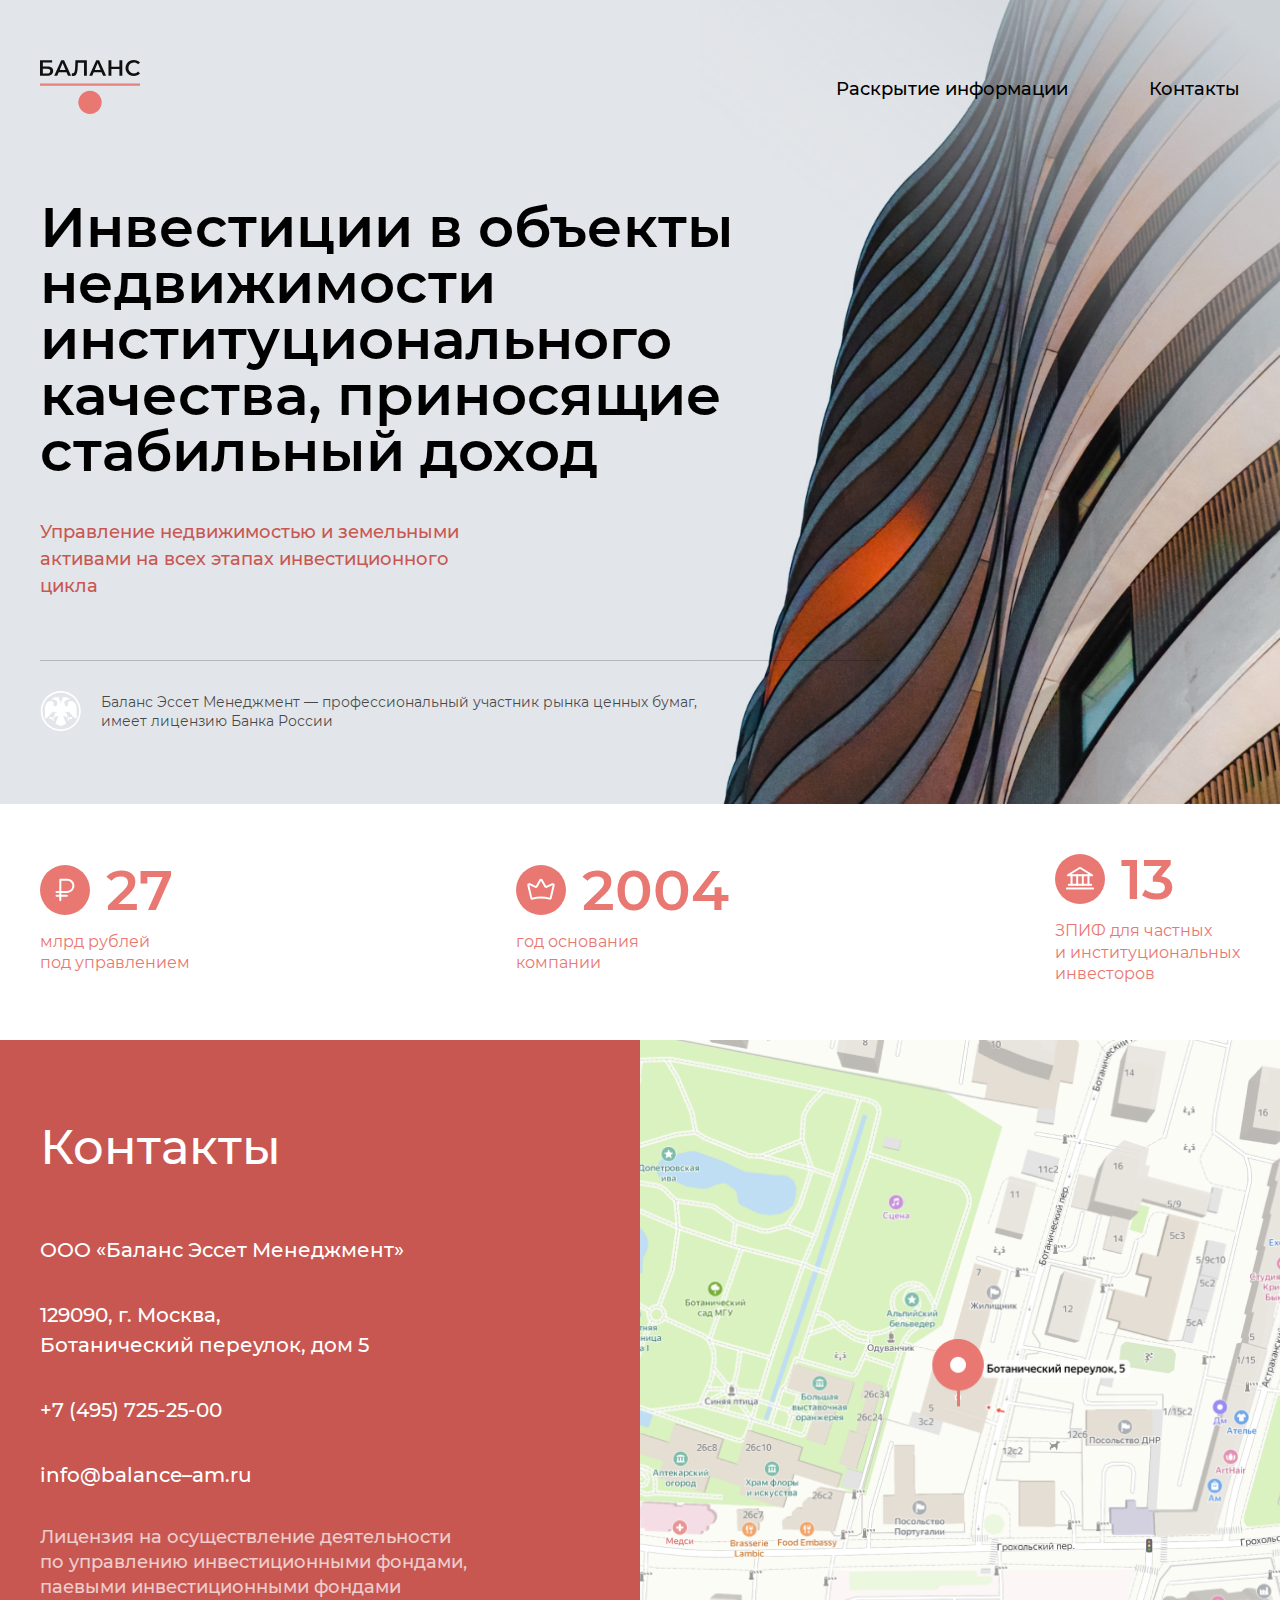
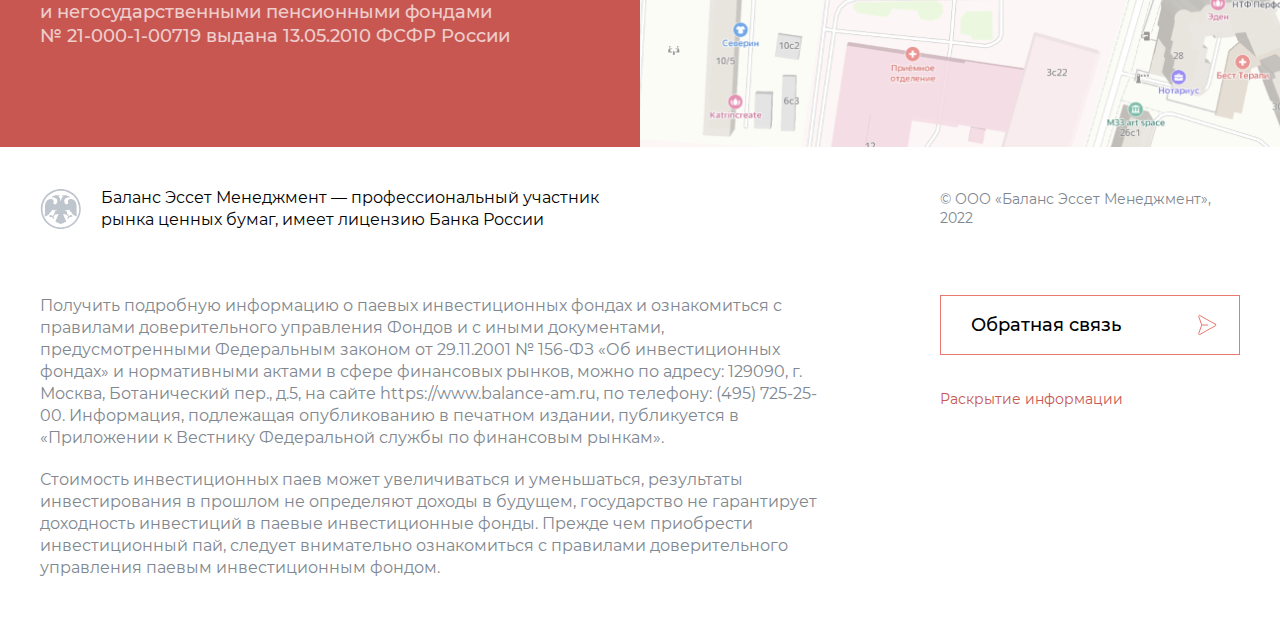
==== index.html @ 0ee2d51d "Balance update" ====
<!DOCTYPE html>
<html lang="en">

<head>
  <meta charset="UTF-8">
  <meta http-equiv="X-UA-Compatible" content="IE=edge">
  <meta name="viewport" content="width=device-width, initial-scale=1.0">
  <link rel="icon" href="/images/favicon.ico" type="image/x-icon">
  <link rel="stylesheet" href="css/style.css">
  <title>Баланс Эссет Менеджмент — управление недвижимостью и земельными активами</title>
<script defer src="bundle.ab402942bcf8ac8fb192.js"></script><link href="styles.css" rel="stylesheet"></head>

<body>
  <div class="mobile-menu-popup">
    <div class="mobile-menu-popup__header">
      <img class="hero-section__logo" src="./images/balance-logo_white.svg" alt="">
      <button class="mobile-menu-popup__close"></button>
    </div>  
    <nav class="mobile-menu">
      <ul>
        <li><a href="./index.html">Главная</a></li>
        <li><a href="./information.html">Раскрытие информации</a></li>
        <li><a href="">Контакты</a></li>
      </ul>
    </nav>
  </div>
  
  <div class="container">
    <section class="hero-section">
      <header class="header">
        <a href="./index.html"><img class="hero-section__logo" src="./images/balance-logo.svg" alt=""></a>                      
        <nav class="main-menu">
          <ul>
            <li><a href="./information.html">Раскрытие информации</a></li>
            <li><a href="./contacts.html">Контакты</a></li>
          </ul>
        </nav>
        <button class="menu-button"></button>
      </header>
      <div class="wrap">
        <div class="hero-section__content">
          <h1 class="primary-title">
            Инвестиции в&nbsp;объекты недвижимости институционального качества, приносящие стабильный доход
          </h1>
          <p class="hero-section__subtitle caption-text">
            Управление недвижимостью и&nbsp;земельными активами на&nbsp;всех этапах инвестиционного цикла
          </p>
          <div class="hero-section__license">
            <img src="./images/bank-russia-logo_white.svg" alt="">
            <span>
              Баланс Эссет Менеджмент — профессиональный участник рынка ценных бумаг, имеет лицензию Банка России
            </span>
          </div>
        </div>
      </div>
    </section>

    <section class="license-mobile">
      <div class="wrap">
        <div class="license-mobile__content">
          <img src="./images/bank-russia-logo_gray.svg" alt="">
          <span>
            Баланс Эссет Менеджмент — профессиональный участник рынка ценных бумаг, имеет лицензию Банка России
          </span>
        </div>
      </div>      
    </section>

    <section class="parameters">
      <div class="wrap">
        <div class="parameters__content">
          <div class="parameters__item">
            <div class="parameters__item-title-block">
              <span class="parameters__item-icon">
                <img src="./images/rouble-icon.svg" alt="">
              </span>
              <span class="parameters__item-title">
                <span>27</span><br>
                <!-- <span class="parameters__item-title-caption">млрд</span> -->
              </span>
            </div>            
            <span class="parameters__item-caption">
              млрд рублей<br>
              под управлением
            </span>
          </div>
          <div class="parameters__item">
            <div class="parameters__item-title-block">
              <span class="parameters__item-icon">
                <img src="./images/crown-icon.svg" alt="">
              </span>
              <span class="parameters__item-title">
                2004
              </span>
            </div>            
            <span class="parameters__item-caption">
              год основания<br>
              компании
            </span>
          </div>
          <div class="parameters__item">
            <div class="parameters__item-title-block">
              <span class="parameters__item-icon">
                <img src="./images/bank-icon.svg" alt="">
              </span>
              <span class="parameters__item-title">
                <span>13</span>
                <!-- <span class="parameters__item-title-caption">ЗПИФ</span> -->
              </span>
            </div>            
            <span class="parameters__item-caption">
              ЗПИФ для частных<br>и&nbsp;институциональных<br>инвесторов
            </span>
          </div>
        </div>
      </div>
    </section>

    <section class="contacts">      
      <div class="wrap">
        <div class="contacts__content">          
          <h2 class="contacts__title section-title section-title_white">Контакты</h2>
          <p class="contacts__text">
            ООО «Баланс Эссет Менеджмент»
          </p>
          <p class="contacts__text">
            129090, г.&nbsp;Москва,<br>Ботанический переулок, дом&nbsp;5
          </p>
          <p class="contacts__text">
            <a href="tel:+74957252500">+7 (495) 725-25-00</a>
          </p>
          <p class="contacts__text">
            <a href="mailto:info@balance–am.ru">info@balance–am.ru</a>
          </p>
          <p class="contacts__license-text">
            Лицензия на&nbsp;осуществление деятельности по&nbsp;управлению инвестиционными фондами, паевыми инвестиционными фондами и&nbsp;негосударственными пенсионными фондами №&nbsp;21-000-1-00719 выдана 13.05.2010 ФСФР России
          </p>
        </div>          
      </div>     
      <div class="contacts__map">
        <img src="./images/map-example.png" alt="">
      </div>            
    </section>

    <footer class="footer">
      <div class="footer__top">
        <span class="footer__license">
          <img src="./images/bank-russia-logo_gray.svg" alt="">
          Баланс Эссет Менеджмент — профессиональный участник рынка ценных бумаг, имеет лицензию Банка России
        </span>
        <span class="footer__copyrights">
          © ООО «Баланс Эссет Менеджмент», 2022
        </span>
      </div>
      <div class="footer__bottom">
        <p class="footer__disclaimer">
          <span>
            Получить подробную информацию о паевых инвестиционных фондах и ознакомиться с правилами доверительного управления Фондов
            и с иными документами, предусмотренными Федеральным законом от 29.11.2001 № 156-ФЗ «Об инвестиционных фондах» и
            нормативными актами в сфере финансовых рынков, можно по адресу: 129090, г. Москва, Ботанический пер., д.5, на сайте
            <a href="https://www.balance-am.ru" target="_blank">https://www.balance-am.ru</a>, по телефону: (495) 725-25-00. Информация, подлежащая опубликованию в печатном издании,
            публикуется в «Приложении к Вестнику Федеральной службы по финансовым рынкам».
          </span>
          <span>
            Стоимость инвестиционных паев может увеличиваться и уменьшаться, результаты инвестирования в прошлом не определяют
            доходы в будущем, государство не гарантирует доходность инвестиций в паевые инвестиционные фонды. Прежде чем приобрести
            инвестиционный пай, следует внимательно ознакомиться с правилами доверительного управления паевым инвестиционным фондом.
          </span>                    
        </p>
        <div class="footer__links">
          <a class="btn btn_outlined" href="">
            Обратная связь
            <img src="./images/send-icon.svg" alt="">
          </a>          
          <a class="red-link" href="">Раскрытие информации</a>
        </div>
      </div>
    </footer>
  </div>  
 
</body>

</html>
---- styles.css ----
/*! normalize.css v8.0.1 | MIT License | github.com/necolas/normalize.css */html{line-height:1.15;-webkit-text-size-adjust:100%}body{margin:0}main{display:block}h1{font-size:2em;margin:.67em 0}hr{box-sizing:content-box;height:0;overflow:visible}pre{font-family:monospace,monospace;font-size:1em}a{background-color:transparent}abbr[title]{border-bottom:none;text-decoration:underline;-webkit-text-decoration:underline dotted;text-decoration:underline dotted}b,strong{font-weight:bolder}code,kbd,samp{font-family:monospace,monospace;font-size:1em}small{font-size:80%}sub,sup{font-size:75%;line-height:0;position:relative;vertical-align:baseline}sub{bottom:-0.25em}sup{top:-0.5em}img{border-style:none}button,input,optgroup,select,textarea{font-family:inherit;font-size:100%;line-height:1.15;margin:0}button,input{overflow:visible}button,select{text-transform:none}button,[type=button],[type=reset],[type=submit]{-webkit-appearance:button}button::-moz-focus-inner,[type=button]::-moz-focus-inner,[type=reset]::-moz-focus-inner,[type=submit]::-moz-focus-inner{border-style:none;padding:0}button:-moz-focusring,[type=button]:-moz-focusring,[type=reset]:-moz-focusring,[type=submit]:-moz-focusring{outline:1px dotted ButtonText}fieldset{padding:.35em .75em .625em}legend{box-sizing:border-box;color:inherit;display:table;max-width:100%;padding:0;white-space:normal}progress{vertical-align:baseline}textarea{overflow:auto}[type=checkbox],[type=radio]{box-sizing:border-box;padding:0}[type=number]::-webkit-inner-spin-button,[type=number]::-webkit-outer-spin-button{height:auto}[type=search]{-webkit-appearance:textfield;outline-offset:-2px}[type=search]::-webkit-search-decoration{-webkit-appearance:none}::-webkit-file-upload-button{-webkit-appearance:button;font:inherit}details{display:block}summary{display:list-item}template{display:none}[hidden]{display:none}@font-face{font-family:"Montserrat";src:url(fonts/Montserrat-Regular.ttf);font-style:normal;font-weight:400}@font-face{font-family:"Montserrat";src:url(fonts/Montserrat-Medium.ttf);font-style:normal;font-weight:500}@font-face{font-family:"Montserrat";src:url(fonts/Montserrat-SemiBold.ttf);font-style:normal;font-weight:600}@font-face{font-family:"Montserrat";src:url(fonts/Montserrat-ExtraBold.ttf);font-style:normal;font-weight:800}:root{--primary-red: #E97772;--text-red: #C85752;--bg-gray: #E2E5E9}body[data-aos-duration="50"] [data-aos],[data-aos][data-aos][data-aos-duration="50"]{transition-duration:50ms}body[data-aos-delay="50"] [data-aos],[data-aos][data-aos][data-aos-delay="50"]{transition-delay:0}body[data-aos-delay="50"] [data-aos].aos-animate,[data-aos][data-aos][data-aos-delay="50"].aos-animate{transition-delay:50ms}body[data-aos-duration="100"] [data-aos],[data-aos][data-aos][data-aos-duration="100"]{transition-duration:100ms}body[data-aos-delay="100"] [data-aos],[data-aos][data-aos][data-aos-delay="100"]{transition-delay:0}body[data-aos-delay="100"] [data-aos].aos-animate,[data-aos][data-aos][data-aos-delay="100"].aos-animate{transition-delay:100ms}body[data-aos-duration="150"] [data-aos],[data-aos][data-aos][data-aos-duration="150"]{transition-duration:150ms}body[data-aos-delay="150"] [data-aos],[data-aos][data-aos][data-aos-delay="150"]{transition-delay:0}body[data-aos-delay="150"] [data-aos].aos-animate,[data-aos][data-aos][data-aos-delay="150"].aos-animate{transition-delay:150ms}body[data-aos-duration="200"] [data-aos],[data-aos][data-aos][data-aos-duration="200"]{transition-duration:200ms}body[data-aos-delay="200"] [data-aos],[data-aos][data-aos][data-aos-delay="200"]{transition-delay:0}body[data-aos-delay="200"] [data-aos].aos-animate,[data-aos][data-aos][data-aos-delay="200"].aos-animate{transition-delay:200ms}body[data-aos-duration="250"] [data-aos],[data-aos][data-aos][data-aos-duration="250"]{transition-duration:250ms}body[data-aos-delay="250"] [data-aos],[data-aos][data-aos][data-aos-delay="250"]{transition-delay:0}body[data-aos-delay="250"] [data-aos].aos-animate,[data-aos][data-aos][data-aos-delay="250"].aos-animate{transition-delay:250ms}body[data-aos-duration="300"] [data-aos],[data-aos][data-aos][data-aos-duration="300"]{transition-duration:300ms}body[data-aos-delay="300"] [data-aos],[data-aos][data-aos][data-aos-delay="300"]{transition-delay:0}body[data-aos-delay="300"] [data-aos].aos-animate,[data-aos][data-aos][data-aos-delay="300"].aos-animate{transition-delay:300ms}body[data-aos-duration="350"] [data-aos],[data-aos][data-aos][data-aos-duration="350"]{transition-duration:350ms}body[data-aos-delay="350"] [data-aos],[data-aos][data-aos][data-aos-delay="350"]{transition-delay:0}body[data-aos-delay="350"] [data-aos].aos-animate,[data-aos][data-aos][data-aos-delay="350"].aos-animate{transition-delay:350ms}body[data-aos-duration="400"] [data-aos],[data-aos][data-aos][data-aos-duration="400"]{transition-duration:400ms}body[data-aos-delay="400"] [data-aos],[data-aos][data-aos][data-aos-delay="400"]{transition-delay:0}body[data-aos-delay="400"] [data-aos].aos-animate,[data-aos][data-aos][data-aos-delay="400"].aos-animate{transition-delay:400ms}body[data-aos-duration="450"] [data-aos],[data-aos][data-aos][data-aos-duration="450"]{transition-duration:450ms}body[data-aos-delay="450"] [data-aos],[data-aos][data-aos][data-aos-delay="450"]{transition-delay:0}body[data-aos-delay="450"] [data-aos].aos-animate,[data-aos][data-aos][data-aos-delay="450"].aos-animate{transition-delay:450ms}body[data-aos-duration="500"] [data-aos],[data-aos][data-aos][data-aos-duration="500"]{transition-duration:500ms}body[data-aos-delay="500"] [data-aos],[data-aos][data-aos][data-aos-delay="500"]{transition-delay:0}body[data-aos-delay="500"] [data-aos].aos-animate,[data-aos][data-aos][data-aos-delay="500"].aos-animate{transition-delay:500ms}body[data-aos-duration="550"] [data-aos],[data-aos][data-aos][data-aos-duration="550"]{transition-duration:550ms}body[data-aos-delay="550"] [data-aos],[data-aos][data-aos][data-aos-delay="550"]{transition-delay:0}body[data-aos-delay="550"] [data-aos].aos-animate,[data-aos][data-aos][data-aos-delay="550"].aos-animate{transition-delay:550ms}body[data-aos-duration="600"] [data-aos],[data-aos][data-aos][data-aos-duration="600"]{transition-duration:600ms}body[data-aos-delay="600"] [data-aos],[data-aos][data-aos][data-aos-delay="600"]{transition-delay:0}body[data-aos-delay="600"] [data-aos].aos-animate,[data-aos][data-aos][data-aos-delay="600"].aos-animate{transition-delay:600ms}body[data-aos-duration="650"] [data-aos],[data-aos][data-aos][data-aos-duration="650"]{transition-duration:650ms}body[data-aos-delay="650"] [data-aos],[data-aos][data-aos][data-aos-delay="650"]{transition-delay:0}body[data-aos-delay="650"] [data-aos].aos-animate,[data-aos][data-aos][data-aos-delay="650"].aos-animate{transition-delay:650ms}body[data-aos-duration="700"] [data-aos],[data-aos][data-aos][data-aos-duration="700"]{transition-duration:700ms}body[data-aos-delay="700"] [data-aos],[data-aos][data-aos][data-aos-delay="700"]{transition-delay:0}body[data-aos-delay="700"] [data-aos].aos-animate,[data-aos][data-aos][data-aos-delay="700"].aos-animate{transition-delay:700ms}body[data-aos-duration="750"] [data-aos],[data-aos][data-aos][data-aos-duration="750"]{transition-duration:750ms}body[data-aos-delay="750"] [data-aos],[data-aos][data-aos][data-aos-delay="750"]{transition-delay:0}body[data-aos-delay="750"] [data-aos].aos-animate,[data-aos][data-aos][data-aos-delay="750"].aos-animate{transition-delay:750ms}body[data-aos-duration="800"] [data-aos],[data-aos][data-aos][data-aos-duration="800"]{transition-duration:800ms}body[data-aos-delay="800"] [data-aos],[data-aos][data-aos][data-aos-delay="800"]{transition-delay:0}body[data-aos-delay="800"] [data-aos].aos-animate,[data-aos][data-aos][data-aos-delay="800"].aos-animate{transition-delay:800ms}body[data-aos-duration="850"] [data-aos],[data-aos][data-aos][data-aos-duration="850"]{transition-duration:850ms}body[data-aos-delay="850"] [data-aos],[data-aos][data-aos][data-aos-delay="850"]{transition-delay:0}body[data-aos-delay="850"] [data-aos].aos-animate,[data-aos][data-aos][data-aos-delay="850"].aos-animate{transition-delay:850ms}body[data-aos-duration="900"] [data-aos],[data-aos][data-aos][data-aos-duration="900"]{transition-duration:900ms}body[data-aos-delay="900"] [data-aos],[data-aos][data-aos][data-aos-delay="900"]{transition-delay:0}body[data-aos-delay="900"] [data-aos].aos-animate,[data-aos][data-aos][data-aos-delay="900"].aos-animate{transition-delay:900ms}body[data-aos-duration="950"] [data-aos],[data-aos][data-aos][data-aos-duration="950"]{transition-duration:950ms}body[data-aos-delay="950"] [data-aos],[data-aos][data-aos][data-aos-delay="950"]{transition-delay:0}body[data-aos-delay="950"] [data-aos].aos-animate,[data-aos][data-aos][data-aos-delay="950"].aos-animate{transition-delay:950ms}body[data-aos-duration="1000"] [data-aos],[data-aos][data-aos][data-aos-duration="1000"]{transition-duration:1000ms}body[data-aos-delay="1000"] [data-aos],[data-aos][data-aos][data-aos-delay="1000"]{transition-delay:0}body[data-aos-delay="1000"] [data-aos].aos-animate,[data-aos][data-aos][data-aos-delay="1000"].aos-animate{transition-delay:1000ms}body[data-aos-duration="1050"] [data-aos],[data-aos][data-aos][data-aos-duration="1050"]{transition-duration:1050ms}body[data-aos-delay="1050"] [data-aos],[data-aos][data-aos][data-aos-delay="1050"]{transition-delay:0}body[data-aos-delay="1050"] [data-aos].aos-animate,[data-aos][data-aos][data-aos-delay="1050"].aos-animate{transition-delay:1050ms}body[data-aos-duration="1100"] [data-aos],[data-aos][data-aos][data-aos-duration="1100"]{transition-duration:1100ms}body[data-aos-delay="1100"] [data-aos],[data-aos][data-aos][data-aos-delay="1100"]{transition-delay:0}body[data-aos-delay="1100"] [data-aos].aos-animate,[data-aos][data-aos][data-aos-delay="1100"].aos-animate{transition-delay:1100ms}body[data-aos-duration="1150"] [data-aos],[data-aos][data-aos][data-aos-duration="1150"]{transition-duration:1150ms}body[data-aos-delay="1150"] [data-aos],[data-aos][data-aos][data-aos-delay="1150"]{transition-delay:0}body[data-aos-delay="1150"] [data-aos].aos-animate,[data-aos][data-aos][data-aos-delay="1150"].aos-animate{transition-delay:1150ms}body[data-aos-duration="1200"] [data-aos],[data-aos][data-aos][data-aos-duration="1200"]{transition-duration:1200ms}body[data-aos-delay="1200"] [data-aos],[data-aos][data-aos][data-aos-delay="1200"]{transition-delay:0}body[data-aos-delay="1200"] [data-aos].aos-animate,[data-aos][data-aos][data-aos-delay="1200"].aos-animate{transition-delay:1200ms}body[data-aos-duration="1250"] [data-aos],[data-aos][data-aos][data-aos-duration="1250"]{transition-duration:1250ms}body[data-aos-delay="1250"] [data-aos],[data-aos][data-aos][data-aos-delay="1250"]{transition-delay:0}body[data-aos-delay="1250"] [data-aos].aos-animate,[data-aos][data-aos][data-aos-delay="1250"].aos-animate{transition-delay:1250ms}body[data-aos-duration="1300"] [data-aos],[data-aos][data-aos][data-aos-duration="1300"]{transition-duration:1300ms}body[data-aos-delay="1300"] [data-aos],[data-aos][data-aos][data-aos-delay="1300"]{transition-delay:0}body[data-aos-delay="1300"] [data-aos].aos-animate,[data-aos][data-aos][data-aos-delay="1300"].aos-animate{transition-delay:1300ms}body[data-aos-duration="1350"] [data-aos],[data-aos][data-aos][data-aos-duration="1350"]{transition-duration:1350ms}body[data-aos-delay="1350"] [data-aos],[data-aos][data-aos][data-aos-delay="1350"]{transition-delay:0}body[data-aos-delay="1350"] [data-aos].aos-animate,[data-aos][data-aos][data-aos-delay="1350"].aos-animate{transition-delay:1350ms}body[data-aos-duration="1400"] [data-aos],[data-aos][data-aos][data-aos-duration="1400"]{transition-duration:1400ms}body[data-aos-delay="1400"] [data-aos],[data-aos][data-aos][data-aos-delay="1400"]{transition-delay:0}body[data-aos-delay="1400"] [data-aos].aos-animate,[data-aos][data-aos][data-aos-delay="1400"].aos-animate{transition-delay:1400ms}body[data-aos-duration="1450"] [data-aos],[data-aos][data-aos][data-aos-duration="1450"]{transition-duration:1450ms}body[data-aos-delay="1450"] [data-aos],[data-aos][data-aos][data-aos-delay="1450"]{transition-delay:0}body[data-aos-delay="1450"] [data-aos].aos-animate,[data-aos][data-aos][data-aos-delay="1450"].aos-animate{transition-delay:1450ms}body[data-aos-duration="1500"] [data-aos],[data-aos][data-aos][data-aos-duration="1500"]{transition-duration:1500ms}body[data-aos-delay="1500"] [data-aos],[data-aos][data-aos][data-aos-delay="1500"]{transition-delay:0}body[data-aos-delay="1500"] [data-aos].aos-animate,[data-aos][data-aos][data-aos-delay="1500"].aos-animate{transition-delay:1500ms}body[data-aos-duration="1550"] [data-aos],[data-aos][data-aos][data-aos-duration="1550"]{transition-duration:1550ms}body[data-aos-delay="1550"] [data-aos],[data-aos][data-aos][data-aos-delay="1550"]{transition-delay:0}body[data-aos-delay="1550"] [data-aos].aos-animate,[data-aos][data-aos][data-aos-delay="1550"].aos-animate{transition-delay:1550ms}body[data-aos-duration="1600"] [data-aos],[data-aos][data-aos][data-aos-duration="1600"]{transition-duration:1600ms}body[data-aos-delay="1600"] [data-aos],[data-aos][data-aos][data-aos-delay="1600"]{transition-delay:0}body[data-aos-delay="1600"] [data-aos].aos-animate,[data-aos][data-aos][data-aos-delay="1600"].aos-animate{transition-delay:1600ms}body[data-aos-duration="1650"] [data-aos],[data-aos][data-aos][data-aos-duration="1650"]{transition-duration:1650ms}body[data-aos-delay="1650"] [data-aos],[data-aos][data-aos][data-aos-delay="1650"]{transition-delay:0}body[data-aos-delay="1650"] [data-aos].aos-animate,[data-aos][data-aos][data-aos-delay="1650"].aos-animate{transition-delay:1650ms}body[data-aos-duration="1700"] [data-aos],[data-aos][data-aos][data-aos-duration="1700"]{transition-duration:1700ms}body[data-aos-delay="1700"] [data-aos],[data-aos][data-aos][data-aos-delay="1700"]{transition-delay:0}body[data-aos-delay="1700"] [data-aos].aos-animate,[data-aos][data-aos][data-aos-delay="1700"].aos-animate{transition-delay:1700ms}body[data-aos-duration="1750"] [data-aos],[data-aos][data-aos][data-aos-duration="1750"]{transition-duration:1750ms}body[data-aos-delay="1750"] [data-aos],[data-aos][data-aos][data-aos-delay="1750"]{transition-delay:0}body[data-aos-delay="1750"] [data-aos].aos-animate,[data-aos][data-aos][data-aos-delay="1750"].aos-animate{transition-delay:1750ms}body[data-aos-duration="1800"] [data-aos],[data-aos][data-aos][data-aos-duration="1800"]{transition-duration:1800ms}body[data-aos-delay="1800"] [data-aos],[data-aos][data-aos][data-aos-delay="1800"]{transition-delay:0}body[data-aos-delay="1800"] [data-aos].aos-animate,[data-aos][data-aos][data-aos-delay="1800"].aos-animate{transition-delay:1800ms}body[data-aos-duration="1850"] [data-aos],[data-aos][data-aos][data-aos-duration="1850"]{transition-duration:1850ms}body[data-aos-delay="1850"] [data-aos],[data-aos][data-aos][data-aos-delay="1850"]{transition-delay:0}body[data-aos-delay="1850"] [data-aos].aos-animate,[data-aos][data-aos][data-aos-delay="1850"].aos-animate{transition-delay:1850ms}body[data-aos-duration="1900"] [data-aos],[data-aos][data-aos][data-aos-duration="1900"]{transition-duration:1900ms}body[data-aos-delay="1900"] [data-aos],[data-aos][data-aos][data-aos-delay="1900"]{transition-delay:0}body[data-aos-delay="1900"] [data-aos].aos-animate,[data-aos][data-aos][data-aos-delay="1900"].aos-animate{transition-delay:1900ms}body[data-aos-duration="1950"] [data-aos],[data-aos][data-aos][data-aos-duration="1950"]{transition-duration:1950ms}body[data-aos-delay="1950"] [data-aos],[data-aos][data-aos][data-aos-delay="1950"]{transition-delay:0}body[data-aos-delay="1950"] [data-aos].aos-animate,[data-aos][data-aos][data-aos-delay="1950"].aos-animate{transition-delay:1950ms}body[data-aos-duration="2000"] [data-aos],[data-aos][data-aos][data-aos-duration="2000"]{transition-duration:2000ms}body[data-aos-delay="2000"] [data-aos],[data-aos][data-aos][data-aos-delay="2000"]{transition-delay:0}body[data-aos-delay="2000"] [data-aos].aos-animate,[data-aos][data-aos][data-aos-delay="2000"].aos-animate{transition-delay:2000ms}body[data-aos-duration="2050"] [data-aos],[data-aos][data-aos][data-aos-duration="2050"]{transition-duration:2050ms}body[data-aos-delay="2050"] [data-aos],[data-aos][data-aos][data-aos-delay="2050"]{transition-delay:0}body[data-aos-delay="2050"] [data-aos].aos-animate,[data-aos][data-aos][data-aos-delay="2050"].aos-animate{transition-delay:2050ms}body[data-aos-duration="2100"] [data-aos],[data-aos][data-aos][data-aos-duration="2100"]{transition-duration:2100ms}body[data-aos-delay="2100"] [data-aos],[data-aos][data-aos][data-aos-delay="2100"]{transition-delay:0}body[data-aos-delay="2100"] [data-aos].aos-animate,[data-aos][data-aos][data-aos-delay="2100"].aos-animate{transition-delay:2100ms}body[data-aos-duration="2150"] [data-aos],[data-aos][data-aos][data-aos-duration="2150"]{transition-duration:2150ms}body[data-aos-delay="2150"] [data-aos],[data-aos][data-aos][data-aos-delay="2150"]{transition-delay:0}body[data-aos-delay="2150"] [data-aos].aos-animate,[data-aos][data-aos][data-aos-delay="2150"].aos-animate{transition-delay:2150ms}body[data-aos-duration="2200"] [data-aos],[data-aos][data-aos][data-aos-duration="2200"]{transition-duration:2200ms}body[data-aos-delay="2200"] [data-aos],[data-aos][data-aos][data-aos-delay="2200"]{transition-delay:0}body[data-aos-delay="2200"] [data-aos].aos-animate,[data-aos][data-aos][data-aos-delay="2200"].aos-animate{transition-delay:2200ms}body[data-aos-duration="2250"] [data-aos],[data-aos][data-aos][data-aos-duration="2250"]{transition-duration:2250ms}body[data-aos-delay="2250"] [data-aos],[data-aos][data-aos][data-aos-delay="2250"]{transition-delay:0}body[data-aos-delay="2250"] [data-aos].aos-animate,[data-aos][data-aos][data-aos-delay="2250"].aos-animate{transition-delay:2250ms}body[data-aos-duration="2300"] [data-aos],[data-aos][data-aos][data-aos-duration="2300"]{transition-duration:2300ms}body[data-aos-delay="2300"] [data-aos],[data-aos][data-aos][data-aos-delay="2300"]{transition-delay:0}body[data-aos-delay="2300"] [data-aos].aos-animate,[data-aos][data-aos][data-aos-delay="2300"].aos-animate{transition-delay:2300ms}body[data-aos-duration="2350"] [data-aos],[data-aos][data-aos][data-aos-duration="2350"]{transition-duration:2350ms}body[data-aos-delay="2350"] [data-aos],[data-aos][data-aos][data-aos-delay="2350"]{transition-delay:0}body[data-aos-delay="2350"] [data-aos].aos-animate,[data-aos][data-aos][data-aos-delay="2350"].aos-animate{transition-delay:2350ms}body[data-aos-duration="2400"] [data-aos],[data-aos][data-aos][data-aos-duration="2400"]{transition-duration:2400ms}body[data-aos-delay="2400"] [data-aos],[data-aos][data-aos][data-aos-delay="2400"]{transition-delay:0}body[data-aos-delay="2400"] [data-aos].aos-animate,[data-aos][data-aos][data-aos-delay="2400"].aos-animate{transition-delay:2400ms}body[data-aos-duration="2450"] [data-aos],[data-aos][data-aos][data-aos-duration="2450"]{transition-duration:2450ms}body[data-aos-delay="2450"] [data-aos],[data-aos][data-aos][data-aos-delay="2450"]{transition-delay:0}body[data-aos-delay="2450"] [data-aos].aos-animate,[data-aos][data-aos][data-aos-delay="2450"].aos-animate{transition-delay:2450ms}body[data-aos-duration="2500"] [data-aos],[data-aos][data-aos][data-aos-duration="2500"]{transition-duration:2500ms}body[data-aos-delay="2500"] [data-aos],[data-aos][data-aos][data-aos-delay="2500"]{transition-delay:0}body[data-aos-delay="2500"] [data-aos].aos-animate,[data-aos][data-aos][data-aos-delay="2500"].aos-animate{transition-delay:2500ms}body[data-aos-duration="2550"] [data-aos],[data-aos][data-aos][data-aos-duration="2550"]{transition-duration:2550ms}body[data-aos-delay="2550"] [data-aos],[data-aos][data-aos][data-aos-delay="2550"]{transition-delay:0}body[data-aos-delay="2550"] [data-aos].aos-animate,[data-aos][data-aos][data-aos-delay="2550"].aos-animate{transition-delay:2550ms}body[data-aos-duration="2600"] [data-aos],[data-aos][data-aos][data-aos-duration="2600"]{transition-duration:2600ms}body[data-aos-delay="2600"] [data-aos],[data-aos][data-aos][data-aos-delay="2600"]{transition-delay:0}body[data-aos-delay="2600"] [data-aos].aos-animate,[data-aos][data-aos][data-aos-delay="2600"].aos-animate{transition-delay:2600ms}body[data-aos-duration="2650"] [data-aos],[data-aos][data-aos][data-aos-duration="2650"]{transition-duration:2650ms}body[data-aos-delay="2650"] [data-aos],[data-aos][data-aos][data-aos-delay="2650"]{transition-delay:0}body[data-aos-delay="2650"] [data-aos].aos-animate,[data-aos][data-aos][data-aos-delay="2650"].aos-animate{transition-delay:2650ms}body[data-aos-duration="2700"] [data-aos],[data-aos][data-aos][data-aos-duration="2700"]{transition-duration:2700ms}body[data-aos-delay="2700"] [data-aos],[data-aos][data-aos][data-aos-delay="2700"]{transition-delay:0}body[data-aos-delay="2700"] [data-aos].aos-animate,[data-aos][data-aos][data-aos-delay="2700"].aos-animate{transition-delay:2700ms}body[data-aos-duration="2750"] [data-aos],[data-aos][data-aos][data-aos-duration="2750"]{transition-duration:2750ms}body[data-aos-delay="2750"] [data-aos],[data-aos][data-aos][data-aos-delay="2750"]{transition-delay:0}body[data-aos-delay="2750"] [data-aos].aos-animate,[data-aos][data-aos][data-aos-delay="2750"].aos-animate{transition-delay:2750ms}body[data-aos-duration="2800"] [data-aos],[data-aos][data-aos][data-aos-duration="2800"]{transition-duration:2800ms}body[data-aos-delay="2800"] [data-aos],[data-aos][data-aos][data-aos-delay="2800"]{transition-delay:0}body[data-aos-delay="2800"] [data-aos].aos-animate,[data-aos][data-aos][data-aos-delay="2800"].aos-animate{transition-delay:2800ms}body[data-aos-duration="2850"] [data-aos],[data-aos][data-aos][data-aos-duration="2850"]{transition-duration:2850ms}body[data-aos-delay="2850"] [data-aos],[data-aos][data-aos][data-aos-delay="2850"]{transition-delay:0}body[data-aos-delay="2850"] [data-aos].aos-animate,[data-aos][data-aos][data-aos-delay="2850"].aos-animate{transition-delay:2850ms}body[data-aos-duration="2900"] [data-aos],[data-aos][data-aos][data-aos-duration="2900"]{transition-duration:2900ms}body[data-aos-delay="2900"] [data-aos],[data-aos][data-aos][data-aos-delay="2900"]{transition-delay:0}body[data-aos-delay="2900"] [data-aos].aos-animate,[data-aos][data-aos][data-aos-delay="2900"].aos-animate{transition-delay:2900ms}body[data-aos-duration="2950"] [data-aos],[data-aos][data-aos][data-aos-duration="2950"]{transition-duration:2950ms}body[data-aos-delay="2950"] [data-aos],[data-aos][data-aos][data-aos-delay="2950"]{transition-delay:0}body[data-aos-delay="2950"] [data-aos].aos-animate,[data-aos][data-aos][data-aos-delay="2950"].aos-animate{transition-delay:2950ms}body[data-aos-duration="3000"] [data-aos],[data-aos][data-aos][data-aos-duration="3000"]{transition-duration:3000ms}body[data-aos-delay="3000"] [data-aos],[data-aos][data-aos][data-aos-delay="3000"]{transition-delay:0}body[data-aos-delay="3000"] [data-aos].aos-animate,[data-aos][data-aos][data-aos-delay="3000"].aos-animate{transition-delay:3000ms}body[data-aos-easing=linear] [data-aos],[data-aos][data-aos][data-aos-easing=linear]{transition-timing-function:cubic-bezier(0.25, 0.25, 0.75, 0.75)}body[data-aos-easing=ease] [data-aos],[data-aos][data-aos][data-aos-easing=ease]{transition-timing-function:cubic-bezier(0.25, 0.1, 0.25, 1)}body[data-aos-easing=ease-in] [data-aos],[data-aos][data-aos][data-aos-easing=ease-in]{transition-timing-function:cubic-bezier(0.42, 0, 1, 1)}body[data-aos-easing=ease-out] [data-aos],[data-aos][data-aos][data-aos-easing=ease-out]{transition-timing-function:cubic-bezier(0, 0, 0.58, 1)}body[data-aos-easing=ease-in-out] [data-aos],[data-aos][data-aos][data-aos-easing=ease-in-out]{transition-timing-function:cubic-bezier(0.42, 0, 0.58, 1)}body[data-aos-easing=ease-in-back] [data-aos],[data-aos][data-aos][data-aos-easing=ease-in-back]{transition-timing-function:cubic-bezier(0.6, -0.28, 0.735, 0.045)}body[data-aos-easing=ease-out-back] [data-aos],[data-aos][data-aos][data-aos-easing=ease-out-back]{transition-timing-function:cubic-bezier(0.175, 0.885, 0.32, 1.275)}body[data-aos-easing=ease-in-out-back] [data-aos],[data-aos][data-aos][data-aos-easing=ease-in-out-back]{transition-timing-function:cubic-bezier(0.68, -0.55, 0.265, 1.55)}body[data-aos-easing=ease-in-sine] [data-aos],[data-aos][data-aos][data-aos-easing=ease-in-sine]{transition-timing-function:cubic-bezier(0.47, 0, 0.745, 0.715)}body[data-aos-easing=ease-out-sine] [data-aos],[data-aos][data-aos][data-aos-easing=ease-out-sine]{transition-timing-function:cubic-bezier(0.39, 0.575, 0.565, 1)}body[data-aos-easing=ease-in-out-sine] [data-aos],[data-aos][data-aos][data-aos-easing=ease-in-out-sine]{transition-timing-function:cubic-bezier(0.445, 0.05, 0.55, 0.95)}body[data-aos-easing=ease-in-quad] [data-aos],[data-aos][data-aos][data-aos-easing=ease-in-quad]{transition-timing-function:cubic-bezier(0.55, 0.085, 0.68, 0.53)}body[data-aos-easing=ease-out-quad] [data-aos],[data-aos][data-aos][data-aos-easing=ease-out-quad]{transition-timing-function:cubic-bezier(0.25, 0.46, 0.45, 0.94)}body[data-aos-easing=ease-in-out-quad] [data-aos],[data-aos][data-aos][data-aos-easing=ease-in-out-quad]{transition-timing-function:cubic-bezier(0.455, 0.03, 0.515, 0.955)}body[data-aos-easing=ease-in-cubic] [data-aos],[data-aos][data-aos][data-aos-easing=ease-in-cubic]{transition-timing-function:cubic-bezier(0.55, 0.085, 0.68, 0.53)}body[data-aos-easing=ease-out-cubic] [data-aos],[data-aos][data-aos][data-aos-easing=ease-out-cubic]{transition-timing-function:cubic-bezier(0.25, 0.46, 0.45, 0.94)}body[data-aos-easing=ease-in-out-cubic] [data-aos],[data-aos][data-aos][data-aos-easing=ease-in-out-cubic]{transition-timing-function:cubic-bezier(0.455, 0.03, 0.515, 0.955)}body[data-aos-easing=ease-in-quart] [data-aos],[data-aos][data-aos][data-aos-easing=ease-in-quart]{transition-timing-function:cubic-bezier(0.55, 0.085, 0.68, 0.53)}body[data-aos-easing=ease-out-quart] [data-aos],[data-aos][data-aos][data-aos-easing=ease-out-quart]{transition-timing-function:cubic-bezier(0.25, 0.46, 0.45, 0.94)}body[data-aos-easing=ease-in-out-quart] [data-aos],[data-aos][data-aos][data-aos-easing=ease-in-out-quart]{transition-timing-function:cubic-bezier(0.455, 0.03, 0.515, 0.955)}[data-aos^=fade][data-aos^=fade]{opacity:0;transition-property:opacity,transform}[data-aos^=fade][data-aos^=fade].aos-animate{opacity:1;transform:translate3d(0, 0, 0)}[data-aos=fade-up]{transform:translate3d(0, 100px, 0)}[data-aos=fade-down]{transform:translate3d(0, -100px, 0)}[data-aos=fade-right]{transform:translate3d(-100px, 0, 0)}[data-aos=fade-left]{transform:translate3d(100px, 0, 0)}[data-aos=fade-up-right]{transform:translate3d(-100px, 100px, 0)}[data-aos=fade-up-left]{transform:translate3d(100px, 100px, 0)}[data-aos=fade-down-right]{transform:translate3d(-100px, -100px, 0)}[data-aos=fade-down-left]{transform:translate3d(100px, -100px, 0)}[data-aos^=zoom][data-aos^=zoom]{opacity:0;transition-property:opacity,transform}[data-aos^=zoom][data-aos^=zoom].aos-animate{opacity:1;transform:translate3d(0, 0, 0) scale(1)}[data-aos=zoom-in]{transform:scale(0.6)}[data-aos=zoom-in-up]{transform:translate3d(0, 100px, 0) scale(0.6)}[data-aos=zoom-in-down]{transform:translate3d(0, -100px, 0) scale(0.6)}[data-aos=zoom-in-right]{transform:translate3d(-100px, 0, 0) scale(0.6)}[data-aos=zoom-in-left]{transform:translate3d(100px, 0, 0) scale(0.6)}[data-aos=zoom-out]{transform:scale(1.2)}[data-aos=zoom-out-up]{transform:translate3d(0, 100px, 0) scale(1.2)}[data-aos=zoom-out-down]{transform:translate3d(0, -100px, 0) scale(1.2)}[data-aos=zoom-out-right]{transform:translate3d(-100px, 0, 0) scale(1.2)}[data-aos=zoom-out-left]{transform:translate3d(100px, 0, 0) scale(1.2)}[data-aos^=slide][data-aos^=slide]{transition-property:transform}[data-aos^=slide][data-aos^=slide].aos-animate{transform:translate3d(0, 0, 0)}[data-aos=slide-up]{transform:translate3d(0, 100%, 0)}[data-aos=slide-down]{transform:translate3d(0, -100%, 0)}[data-aos=slide-right]{transform:translate3d(-100%, 0, 0)}[data-aos=slide-left]{transform:translate3d(100%, 0, 0)}[data-aos^=flip][data-aos^=flip]{-webkit-backface-visibility:hidden;backface-visibility:hidden;transition-property:transform}[data-aos=flip-left]{transform:perspective(2500px) rotateY(-100deg)}[data-aos=flip-left].aos-animate{transform:perspective(2500px) rotateY(0)}[data-aos=flip-right]{transform:perspective(2500px) rotateY(100deg)}[data-aos=flip-right].aos-animate{transform:perspective(2500px) rotateY(0)}[data-aos=flip-up]{transform:perspective(2500px) rotateX(-100deg)}[data-aos=flip-up].aos-animate{transform:perspective(2500px) rotateX(0)}[data-aos=flip-down]{transform:perspective(2500px) rotateX(100deg)}[data-aos=flip-down].aos-animate{transform:perspective(2500px) rotateX(0)}.header{display:flex;align-items:center;justify-content:space-between;padding:0 80px;margin-bottom:115px}@media(max-width: 1440px){.header{margin-bottom:80px}}@media(max-width: 1360px){.header{padding:0 40px}}@media(max-width: 768px){.header{align-items:flex-start;padding:0 30px;margin-bottom:40px}}@media(max-width: 768px){.main-menu{display:none}}.main-menu ul{display:flex;align-items:center;gap:86px;padding:0;margin:0}@media(max-width: 1360px){.main-menu ul{gap:6.32vw}}.main-menu ul li{list-style:none;font-size:20px;font-weight:500}@media(max-width: 1440px){.main-menu ul li{font-size:18px}}.main-menu ul li a{color:#000;text-decoration:none;transition:all .2s}.main-menu ul li a:hover{color:var(--primary-red)}.hero-section{background-color:var(--bg-gray);background-image:-webkit-image-set(url(images/hero-image@2x.jpg) 2x, url(images/hero-image.jpg) 1x);background-image:image-set(url(images/hero-image@2x.jpg) 2x, url(images/hero-image.jpg) 1x);background-repeat:no-repeat;background-position:right bottom;background-size:contain;padding:80px 0 72px}.hero-section_inner{background-position:right top;background-size:auto;padding-bottom:0}@media(max-width: 768px){.hero-section_inner{background-position:right bottom}}.hero-section_inner .header{margin-bottom:190px}@media(max-width: 1440px){.hero-section{padding-top:60px}}@media(max-width: 768px){.hero-section{background-image:url(images/hero-image_mobile.png);background-size:178px;padding:40px 0 40px}}.hero-section__subtitle{max-width:437px;margin:0 0 98px}@media(max-width: 1440px){.hero-section__subtitle{margin:0 0 60px}}.hero-section__license{display:flex;align-items:center;border-top:1px solid rgba(0,0,0,.2);font-size:16px;color:rgba(0,0,0,.7);line-height:1.375;width:70%;padding-top:48px}@media(max-width: 1440px){.hero-section__license{font-size:14px;padding-top:30px}}@media(max-width: 768px){.hero-section__license{display:none}}.hero-section__license img{margin-right:20px}.hero-section__license span{max-width:607px}.hero-section__logo{width:100px}@media(max-width: 768px){.hero-section__logo{width:80px}}.primary-title{font-weight:600;font-size:64px;line-height:1;max-width:810px;margin:0 0 40px}@media(max-width: 1440px){.primary-title{font-size:56px}}@media(max-width: 1024px){.primary-title{font-size:48px;max-width:700px}}@media(max-width: 768px){.primary-title{font-size:22px;line-height:1.36;max-width:80vw;margin:0 0 30px}}.caption-text{font-weight:500;font-size:20px;line-height:1.5;color:var(--text-red)}@media(max-width: 1440px){.caption-text{font-size:18px}}@media(max-width: 768px){.caption-text{font-size:16px;line-height:1.375}}.license-mobile{display:none;border-bottom:1px solid rgba(0,0,0,.2);padding:30px 0 30px}@media(max-width: 768px){.license-mobile{display:block}.license-mobile__content{display:flex;align-items:flex-start;gap:20px;font-size:12px;line-height:1.5;color:rgba(0,0,0,.7)}.license-mobile__content img{flex:none}}.parameters{padding:98px 0 106px}@media(max-width: 1280px){.parameters{padding:50px 0 56px}}.parameters__content{display:flex;align-items:center;justify-content:space-between;gap:16px}@media(max-width: 768px){.parameters__content{flex-direction:column;align-items:flex-start;gap:36px}}.parameters__item{display:flex;align-items:center;gap:24px}@media(max-width: 1280px){.parameters__item{flex-direction:column;align-items:flex-start;gap:16px}}.parameters__item-title-block{display:flex;align-items:center;gap:16px}@media(max-width: 768px){.parameters__item-title-block{gap:12px}}.parameters__item-title{position:relative;font-size:56px;font-weight:600;line-height:20px;color:var(--primary-red)}@media(max-width: 768px){.parameters__item-title{font-size:48px}}.parameters__item-title-caption{font-size:20px;font-weight:800;color:var(--primary-red)}.parameters__item-caption{font-size:16px;line-height:1.33;color:var(--primary-red)}.parameters__item-icon{display:flex;align-items:center;justify-content:center;width:50px;height:50px;border-radius:50%;background-color:var(--primary-red)}@media(max-width: 768px){.parameters__item-icon{width:37px;height:37px}.parameters__item-icon img{width:22px}}.contacts{position:relative;background-color:var(--text-red)}.contacts__content{width:50%;padding:80px 40px 80px 0}@media(max-width: 768px){.contacts__content{width:100%;padding:53px 0 66px}}.contacts__title{margin:0 0 60px}@media(max-width: 768px){.contacts__title{margin:0 0 45px}}.contacts__map{position:absolute;top:0;right:0;bottom:0;width:50vw;height:100%}@media(max-width: 768px){.contacts__map{display:none}}.contacts__map img{width:100%;height:100%;-o-object-fit:cover;object-fit:cover}.contacts__text{font-size:20px;font-weight:500;line-height:1.5;color:#fff}@media(max-width: 768px){.contacts__text{font-size:16px}}.contacts__text:not(:last-of-type){margin:0 0 35px}.contacts__text:last-of-type{margin:0 0 54px}.contacts__text a{color:#fff;text-decoration:none;transition:all .2s}.contacts__text a:hover{opacity:.7}.contacts__license-text{color:#fff;opacity:.7;font-size:16px;font-weight:500;line-height:1.375;max-width:480px}@media(max-width: 1440px){.contacts__license-text{font-size:18px}}@media(max-width: 768px){.contacts__license-text{font-size:14px}}.section-title{font-size:48px;font-weight:500}@media(max-width: 768px){.section-title{font-size:22px;font-weight:600}}.section-title_white{color:#fff}.footer{display:flex;flex-direction:column;padding:60px 80px 90px 80px}@media(max-width: 1360px){.footer{padding:40px}}@media(max-width: 768px){.footer{flex-direction:column-reverse;padding:40px 30px}}.footer_inner{background-color:#fbfbfc}.footer__top{display:flex;align-items:center;justify-content:space-between;gap:8vw;margin-bottom:64px}@media(max-width: 768px){.footer__top{flex-direction:column;align-items:flex-start;margin-bottom:0}}.footer__bottom{display:flex;align-items:flex-start;gap:8vw}@media(max-width: 768px){.footer__bottom{flex-direction:column-reverse;align-items:flex-start}}.footer__license{display:flex;align-items:center;font-size:16px;line-height:1.375;max-width:607px}@media(max-width: 1024px){.footer__license{width:50%}}@media(max-width: 768px){.footer__license{align-items:flex-start;width:100%}}.footer__license img{margin-right:20px}.footer__copyrights{font-size:16px;line-height:1.375;color:#80878f;width:23.44vw}@media(max-width: 1440px){.footer__copyrights{font-size:14px}}@media(max-width: 1024px){.footer__copyrights{width:50%}}@media(max-width: 768px){.footer__copyrights{font-size:14px;width:100%}}.footer__disclaimer{display:flex;flex-direction:column;font-size:16px;line-height:1.375;color:#80878f;margin:0}@media(max-width: 1024px){.footer__disclaimer{width:50%}}@media(max-width: 768px){.footer__disclaimer{width:100%;margin-bottom:35px}}.footer__disclaimer a{color:#80878f;text-decoration:none;transition:all .2s}.footer__disclaimer a:hover{color:var(--text-red)}.footer__disclaimer span:not(:last-of-type){margin-bottom:20px}.footer__links{display:flex;flex-direction:column;flex:none;width:23.44vw}@media(max-width: 1024px){.footer__links{width:50%}}@media(max-width: 768px){.footer__links{width:100%}}.footer__links .btn{margin-bottom:35px}.footer__links .red-link{font-size:14px;margin-bottom:13px}.btn{display:flex;align-items:center;height:60px;text-decoration:none;font-size:20px;font-weight:500;white-space:nowrap}@media(max-width: 1280px){.btn{font-size:18px}}.btn_outlined{justify-content:space-between;border:var(--primary-red) 1px solid;color:#000;min-width:260px;padding:0 20px 0 30px}.btn_outlined img{margin-left:20px}.btn_primary{justify-content:center;background-color:var(--primary-red);color:#fff;border:none;min-width:212px;cursor:pointer;transition:all .2s;padding:0 30px}.btn_primary:hover{opacity:.85}.red-link{line-height:1.375;color:var(--text-red);text-decoration:none;transition:all .2s}.red-link:hover{color:var(--primary-red)}.menu-button{display:none;width:20px;height:18px;background:url(images/menu-icon.svg) no-repeat center;background-size:contain;border:none;cursor:pointer}@media(max-width: 768px){.menu-button{display:block}}.mobile-menu-popup{display:flex;flex-direction:column;justify-content:space-between;position:fixed;width:100%;height:100%;top:0;bottom:0;left:0;right:0;background-color:var(--primary-red);visibility:hidden;z-index:-1;opacity:0;transition:all .4s;padding:40px 0 40px}.mobile-menu-popup.active{visibility:visible;z-index:9999;opacity:1}.mobile-menu-popup__header{display:flex;align-items:flex-start;justify-content:space-between;padding:0 30px}.mobile-menu-popup__close{width:18px;height:18px;background:url(images/menu-close-icon.svg) no-repeat center;background-size:contain;border:none;cursor:pointer}.mobile-menu ul{display:flex;flex-direction:column;padding:0 0 0 30px;margin:0}.mobile-menu ul li{font-size:22px;font-weight:500;list-style:none;margin-bottom:30px}.mobile-menu ul li a{color:#fff;text-decoration:none}.secondary-title{font-weight:600;font-size:30px;line-height:1}@media(max-width: 768px){.secondary-title{font-size:22px;line-height:1.36;margin:0 0 30px}}.tabs-hor{display:flex;align-items:flex-end;gap:80px}@media(max-width: 1440px){.tabs-hor{gap:4.17vw}}@media(max-width: 768px){.tabs-hor{flex-direction:column;align-items:flex-start;gap:0}}.tabs-hor__item{position:relative;font-size:20px;font-weight:500;color:var(--text-red);text-decoration:none;width:-webkit-fit-content;width:-moz-fit-content;width:fit-content;transition:all .2s;padding-bottom:30px}@media(max-width: 1440px){.tabs-hor__item{font-size:18px}}@media(max-width: 1024px){.tabs-hor__item{font-size:16px}}@media(max-width: 768px){.tabs-hor__item{display:flex;align-items:center;font-size:16px;font-weight:500;line-height:1.375;height:65px;width:calc(100% + 28px);left:-14px;padding:0 14px}}.tabs-hor__item svg{position:relative;bottom:-8px;margin-right:12px}@media(max-width: 768px){.tabs-hor__item svg{display:none}}.tabs-hor__item svg path{transition:all .2s}.tabs-hor__item:hover{color:var(--primary-red)}.tabs-hor__item:hover svg path{stroke:var(--primary-red)}.tabs-hor__item.active{color:#000;font-weight:600;cursor:auto}@media(max-width: 768px){.tabs-hor__item.active{color:#fff;background-color:var(--primary-red)}}.tabs-hor__item.active::after{content:"";display:block;width:100%;height:3px;background-color:var(--primary-red);position:absolute;left:0;bottom:0}@media(max-width: 768px){.tabs-hor__item.active::after{display:none}}.info-header{display:flex;align-items:center;justify-content:space-between;margin-bottom:40px}@media(max-width: 768px){.info-header{flex-direction:column;align-items:flex-start}}.filters-buttons{display:flex;align-items:center;gap:20px}.open-filters{display:flex;align-items:center;height:50px;background:none;border:var(--primary-red) 1px solid;border-radius:25px;font-size:16px;font-weight:500;cursor:pointer;white-space:nowrap;transition:all .2s;padding:0 20px}.open-filters:hover{background-color:var(--primary-red);color:#fff}.open-filters:hover svg path{stroke:#fff}.open-filters svg{margin-right:12px}.clear-filters{font-size:16px;font-weight:500;color:var(--text-red);background:none;border:none;transition:all .2s;cursor:pointer;padding:0}.clear-filters:hover{color:var(--primary-red)}.inner-content{padding:60px 0 80px}.page-title{font-weight:500;font-size:48px;line-height:1;margin:0 0 95px}@media(max-width: 768px){.page-title{font-size:22px;font-weight:600;line-height:1.36;width:70%;margin:0 0 34px}}.info-messages{display:flex;flex-direction:column;gap:42px;width:77%}@media(max-width: 768px){.info-messages{width:100%}}.info-messages__item{display:flex;flex-direction:column;gap:12px;position:relative}.info-messages__item-title{font-weight:500;font-size:20px;line-height:1.6;color:rgba(0,0,0,.7);text-decoration:none;transition:all .2s}@media(max-width: 768px){.info-messages__item-title{font-size:16px}}.info-messages__item-title::before{content:"";width:100%;height:100%;position:absolute;top:0;left:0;bottom:0;right:0;z-index:10}.info-messages__item-title:hover{color:var(--primary-red)}.info-messages__item-date{font-size:16px;font-weight:500;color:var(--text-red);transition:all .2s}.info-messages:hover .info-messages__item-date{color:var(--primary-red)}.filter-item input{visibility:hidden;opacity:0;z-index:-1;width:1px;height:1px;position:absolute}.filter-item span{display:flex;align-items:center;justify-content:center;height:40px;width:-webkit-fit-content;width:-moz-fit-content;width:fit-content;min-width:86px;border-radius:20px;background-color:#f1f6fd;font-size:14px;font-weight:500;-webkit-user-select:none;-moz-user-select:none;user-select:none;cursor:pointer;transition:all .1s;padding:0 18px}@media(max-width: 768px){.filter-item span{font-size:12px}}.filter-item input:checked+span{background-color:var(--primary-red);color:#fff}.filters{display:none;flex-direction:column;gap:30px;margin-bottom:50px}.filters.active{display:flex}.filters__section-title{font-size:20px;font-weight:600;margin:0 0 20px}.filters__section-content{display:flex;flex-wrap:wrap;gap:10px}.pifs-grid{display:grid;grid-template-columns:repeat(2, 1fr);grid-auto-rows:minmax(100px, auto);gap:20px}@media(max-width: 768px){.pifs-grid{grid-template-columns:1fr}}.pifs-grid__item{display:flex;align-items:center;background-color:#f4f7fb;font-size:20px;color:#000;text-decoration:none;line-height:1.4;transition:all .2s;padding:20px 40px}@media(max-width: 768px){.pifs-grid__item{font-size:16px;padding:20px}}.pifs-grid__item:hover{color:var(--primary-red)}.docs{display:grid;grid-template-columns:420px auto;gap:160px}@media(max-width: 1440px){.docs{grid-template-columns:29.17vw auto;gap:11.11vw}}@media(max-width: 768px){.docs{grid-template-columns:1fr;gap:0}}.docs__title{line-height:1.33;margin:0 0 40px}.docs__files-list{display:flex;flex-direction:column;gap:30px}@media(max-width: 768px){.docs__tabs{display:none}}.docs__select{margin-bottom:40px}@media(min-width: 769px){.docs__select{display:none}}.tabs-ver{display:flex;flex-direction:column;align-items:flex-start;gap:10px}.tabs-ver__item{display:flex;align-items:center;position:relative;font-size:16px;font-weight:500;text-decoration:none;color:var(--text-red);line-height:1.5;width:calc(100% + 40px);min-height:65px;left:-20px;transition:all .2s;padding:12px 20px}.tabs-ver__item:hover{color:var(--primary-red)}.tabs-ver__item.active{color:#fff;background-color:var(--primary-red)}.file{display:flex;align-items:center;gap:18px;position:relative;width:-webkit-fit-content;width:-moz-fit-content;width:fit-content}@media(max-width: 768px){.file{align-items:flex-start}}.file__icon{display:flex;align-items:center;justify-content:center;flex:none;width:50px;height:50px;border-radius:50%;background-color:var(--primary-red)}.file__title{display:flex;flex-direction:column;gap:8px}.file__name{font-size:20px;font-weight:500;color:rgba(0,0,0,.7);text-decoration:none;transition:all .2s}@media(max-width: 768px){.file__name{font-size:16px}}.file__name::after{content:"";position:absolute;width:100%;height:100%;top:0;left:0;right:0;bottom:0;z-index:10}.file:hover .file__name{color:var(--primary-red)}.file__parameters{font-size:16px;font-weight:500;color:#aeaeae}@media(max-width: 768px){.file__parameters{font-size:14px}}.select{position:relative}.select__input{min-height:65px;width:100%;background:none;font-size:14px;font-weight:500;line-height:1.33;text-align:left;border:var(--primary-red) 1px solid;position:relative;padding:20px 60px 20px 20px;cursor:pointer}.select__input::after{content:"";display:block;width:20px;height:12px;background:url(images/dropdown-arrow.svg) no-repeat center;background-size:contain;position:absolute;right:20px;top:25px;transition:all .2s}.select.active .select__input::after{transform:rotate(180deg)}.select__dropdown{display:none;flex-direction:column;font-size:14px;font-weight:500;position:relative;top:-1px;border:var(--primary-red) 1px solid;padding:0;margin:0}.select__dropdown li{list-style:none;cursor:pointer;padding:20px}.select__dropdown li.active{background-color:var(--primary-red);color:#fff}.select.active .select__dropdown{display:flex}.contacts-content{display:flex;gap:165px;width:90%;padding-bottom:92px}@media(max-width: 1440px){.contacts-content{gap:11.46vw}}@media(max-width: 768px){.contacts-content{flex-direction:column;gap:40px;width:100%}}.contacts-content__content{width:40%}@media(max-width: 768px){.contacts-content__content{width:100%}}.contacts-content__license{width:60%;font-size:16px;line-height:1.375;color:rgba(0,0,0,.5);margin:0}@media(max-width: 768px){.contacts-content__license{width:100%}}.contacts-content .contacts__text{color:rgba(0,0,0,.7)}.contacts-content .contacts__text a{color:var(--text-red)}.contacts-page-map{width:100%;height:550px}.contacts-page-map img{width:100%;height:100%;-o-object-fit:cover;object-fit:cover}.contacts-page{padding:92px 0 0}@media(max-width: 768px){.contacts-page{padding:60px 0 0}}.feedback{display:flex;gap:5.73vw;padding:100px 0 167px}@media(max-width: 768px){.feedback{flex-direction:column-reverse;gap:40px;padding:60px 0}}.feedback__form{flex:none;width:45%}@media(max-width: 768px){.feedback__form{width:100%}}.form__input-block{position:relative;margin-bottom:30px}.form__input-block.required::before{content:"*";font-size:20px;font-weight:500;color:var(--primary-red);position:absolute;top:23px;left:-20px}.form__double-fields{display:flex;justify-content:space-between;gap:3.125vw}@media(max-width: 768px){.form__double-fields{flex-direction:column;justify-content:flex-start;gap:0}}.form__submit-block{display:flex;align-items:center;gap:34px;margin-top:60px}@media(max-width: 1440px){.form__submit-block{gap:2.36vw}}@media(max-width: 1024px){.form__submit-block{flex-direction:column;align-items:flex-start}}.form__agreement{font-weight:500;font-size:14px;line-height:1.57;color:#4c5869}.form__files-list{display:flex;flex-direction:column;gap:16px;margin-top:16px}.text-input{height:60px;width:100%;background-color:#f3f5f8;border-radius:6px;border:none;font-size:16px;font-weight:500;outline:none;padding:0 22px}.text-input.errored{border:var(--primary-red) 1px solid}.error-message{display:none;font-size:12px;font-weight:500;color:var(--text-red);margin-top:7px}.text-input.errored+.error-message{display:block}.textarea{width:100%;min-height:190px;background-color:#f3f5f8;font-size:16px;font-weight:500;line-height:1.5;border-radius:6px;border:none;outline:none;padding:22px}.drop-field{display:flex;align-items:center;justify-content:center;text-align:center;flex-wrap:wrap;width:100%;border:2px dashed #b2b9c2;border-radius:6px;font-size:14px;line-height:1.33;font-weight:500;padding:40px 20px}.file-input{padding:0;margin:0}.file-input input{visibility:hidden;opacity:0;z-index:-1;position:absolute;width:1px;height:1px}.file-input span{font-size:14px;font-weight:500;line-height:1;color:var(--text-red);cursor:pointer;transition:all .2s}.file-input span:hover{color:var(--primary-red)}.regular-text{font-size:16px;font-weight:500;line-height:1.5;color:rgba(0,0,0,.7);margin-top:0}.regular-text:not(:last-child){margin-bottom:12px}.paragraph-title{font-size:20px;font-weight:600;line-height:1.33;margin:0 0 16px}@media(max-width: 768px){.paragraph-title{font-size:18px}}.get-info{max-width:1024px;padding:80px 0}@media(max-width: 768px){.get-info{padding:60px 0}}.get-info__item:not(:last-child){margin-bottom:50px}.get-info__files{display:flex;flex-direction:column;gap:40px;margin-top:40px}.uploaded-file{display:flex;align-items:center;font-size:14px;font-weight:500;color:#4c5869}.uploaded-file__icon{margin-right:6px}.uploaded-file__remove{width:10px;height:10px;background:url(images/delete-file-icon.svg) no-repeat center;background-size:contain;border:none;cursor:pointer;margin-left:10px}*{box-sizing:border-box}body{font-family:"Montserrat","Roboto",sans-serif;color:var(--font-dark);text-rendering:optimizeLegibility;-webkit-font-smoothing:antialiased;-moz-osx-font-smoothing:grayscale;width:100%}@media(max-width: 420px){body{overflow-x:hidden}}fieldset{border:none;padding:0}.fixed{position:fixed}.container{min-width:320px}.wrap{width:100%;max-width:1360px;padding:0 40px;margin:0 auto}@media screen and (max-width: 768px){.wrap{padding:0 30px}}

/*# sourceMappingURL=styles.css.map*/
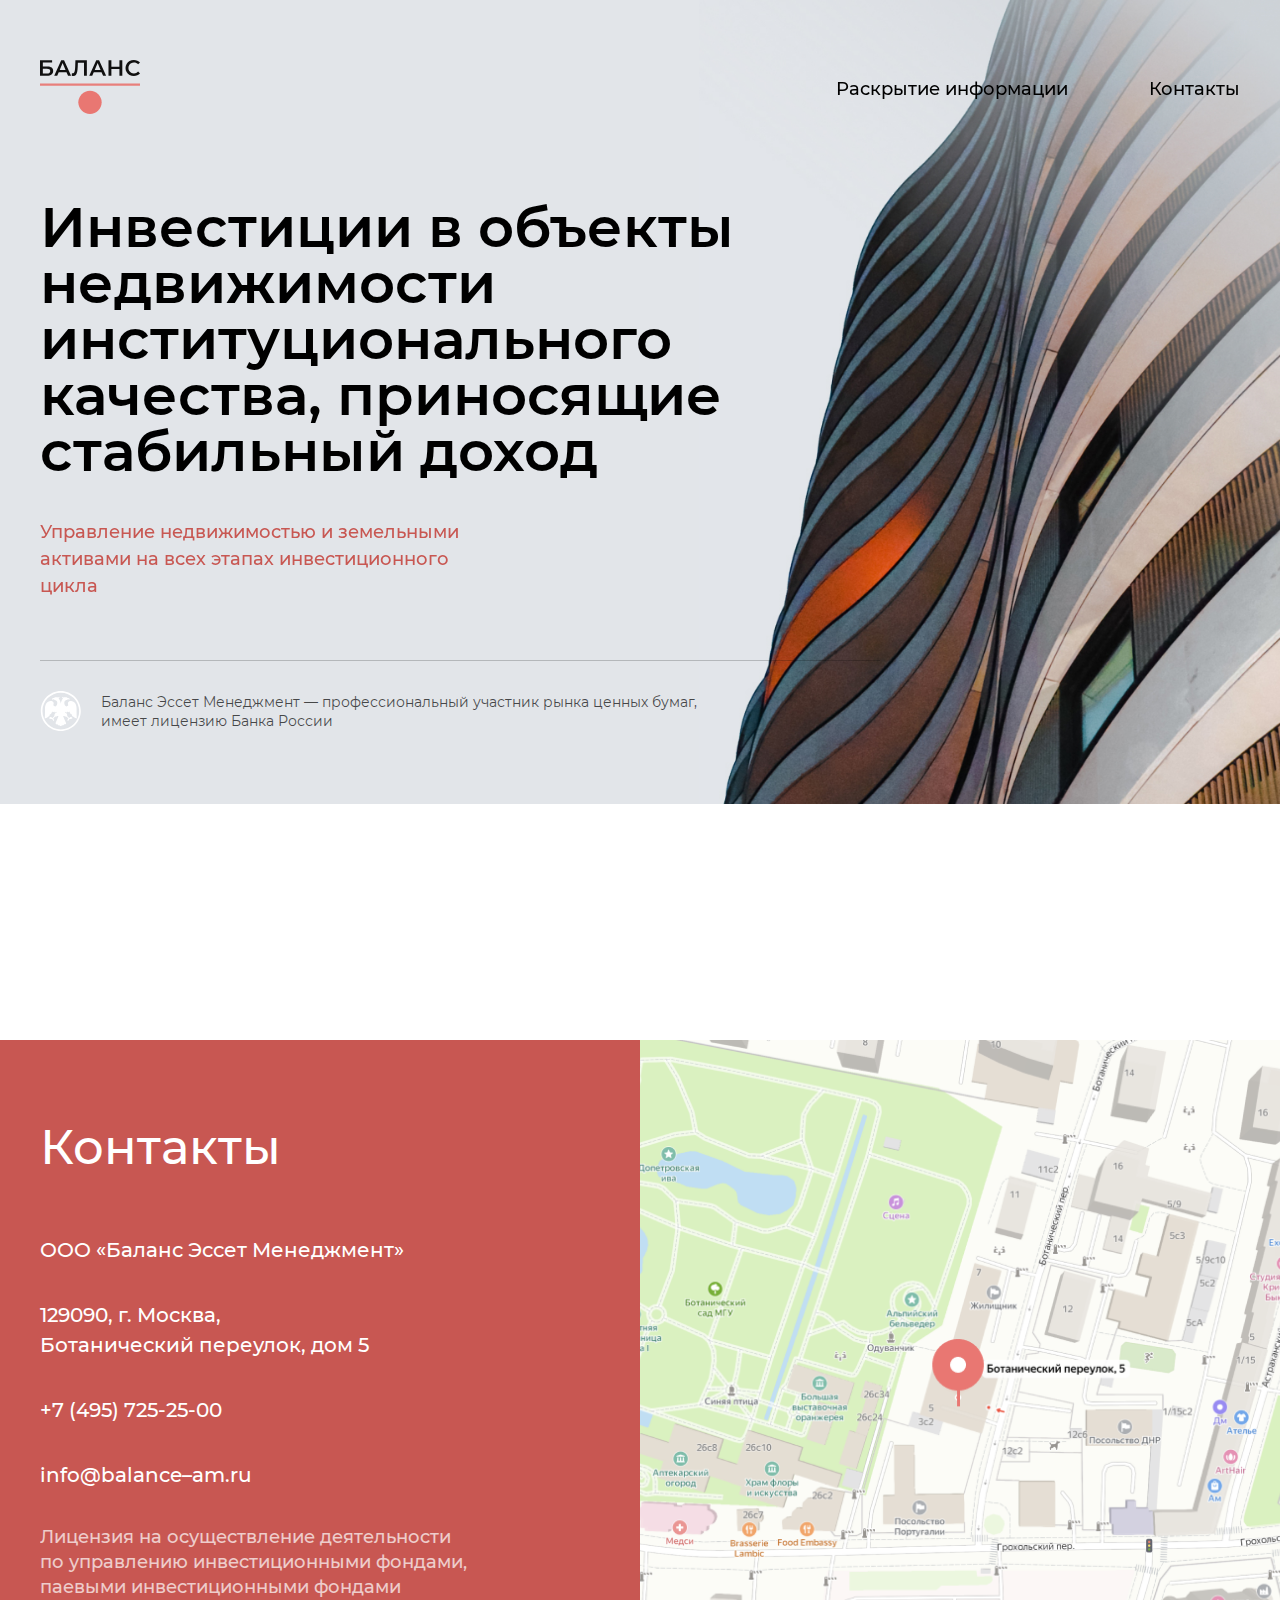
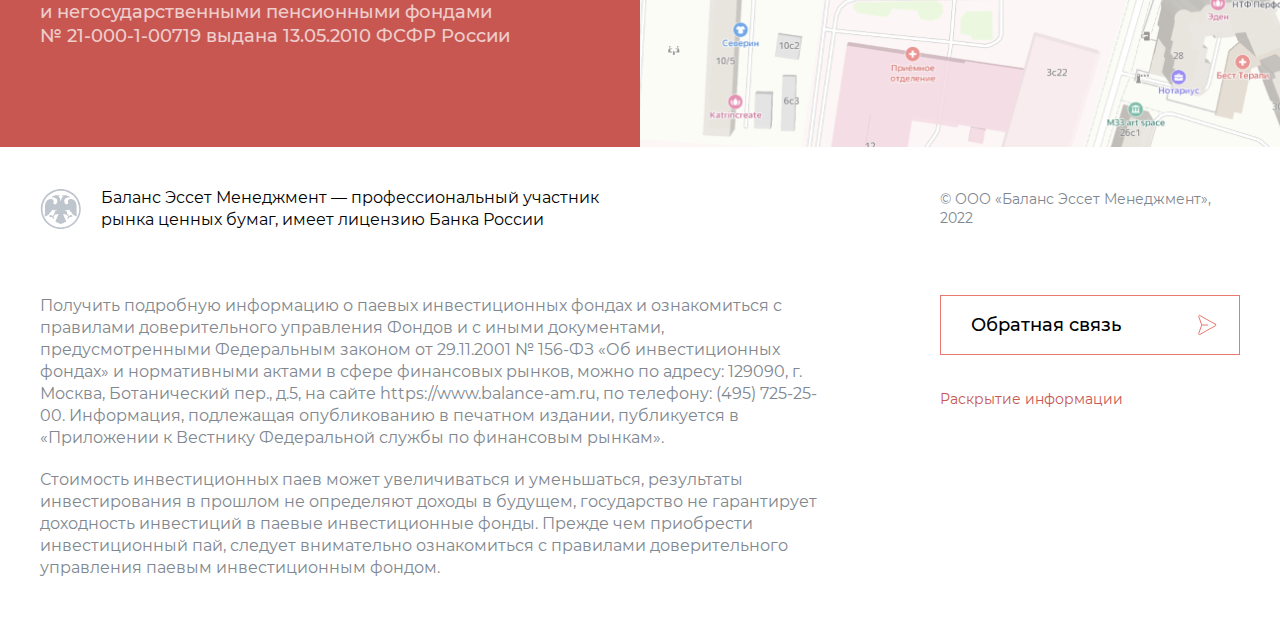
==== commit 7d99a8cb: "Generally done" ====
--- a/index.html
+++ b/index.html
@@ -8,7 +8,7 @@
   <link rel="icon" href="/images/favicon.ico" type="image/x-icon">
   <link rel="stylesheet" href="css/style.css">
   <title>Баланс Эссет Менеджмент — управление недвижимостью и земельными активами</title>
-<script defer src="bundle.ab402942bcf8ac8fb192.js"></script><link href="styles.css" rel="stylesheet"></head>
+<script defer src="bundle.6f864eb864e907b6d7b0.js"></script><link href="styles.css" rel="stylesheet"></head>
 
 <body>
   <div class="mobile-menu-popup">
@@ -20,14 +20,14 @@
       <ul>
         <li><a href="./index.html">Главная</a></li>
         <li><a href="./information.html">Раскрытие информации</a></li>
-        <li><a href="">Контакты</a></li>
+        <li><a href="./contacts.html">Контакты</a></li>
       </ul>
     </nav>
   </div>
   
   <div class="container">
     <section class="hero-section">
-      <header class="header">
+      <header class="header" data-aos="fade-down" data-aos-delay="50" data-aos-duration="1500">
         <a href="./index.html"><img class="hero-section__logo" src="./images/balance-logo.svg" alt=""></a>                      
         <nav class="main-menu">
           <ul>
@@ -39,14 +39,14 @@
       </header>
       <div class="wrap">
         <div class="hero-section__content">
-          <h1 class="primary-title">
+          <h1 class="primary-title" data-aos="fade" data-aos-delay="250" data-aos-duration="2000">
             Инвестиции в&nbsp;объекты недвижимости институционального качества, приносящие стабильный доход
           </h1>
-          <p class="hero-section__subtitle caption-text">
+          <p class="hero-section__subtitle caption-text" data-aos="fade" data-aos-delay="650" data-aos-duration="2000">
             Управление недвижимостью и&nbsp;земельными активами на&nbsp;всех этапах инвестиционного цикла
           </p>
           <div class="hero-section__license">
-            <img src="./images/bank-russia-logo_white.svg" alt="">
+            <img src="./images/bank-russia-logo_white.svg">
             <span>
               Баланс Эссет Менеджмент — профессиональный участник рынка ценных бумаг, имеет лицензию Банка России
             </span>
@@ -69,13 +69,13 @@
     <section class="parameters">
       <div class="wrap">
         <div class="parameters__content">
-          <div class="parameters__item">
+          <div class="parameters__item" data-aos="fade-up" data-aos-duration="1000">
             <div class="parameters__item-title-block">
               <span class="parameters__item-icon">
                 <img src="./images/rouble-icon.svg" alt="">
               </span>
               <span class="parameters__item-title">
-                <span>27</span><br>
+                <span id="number1">27</span><br>
                 <!-- <span class="parameters__item-title-caption">млрд</span> -->
               </span>
             </div>            
@@ -84,12 +84,12 @@
               под управлением
             </span>
           </div>
-          <div class="parameters__item">
+          <div class="parameters__item" data-aos="fade-up" data-aos-delay="200" data-aos-duration="1000">
             <div class="parameters__item-title-block">
               <span class="parameters__item-icon">
                 <img src="./images/crown-icon.svg" alt="">
               </span>
-              <span class="parameters__item-title">
+              <span class="parameters__item-title" id="number2">
                 2004
               </span>
             </div>            
@@ -98,13 +98,13 @@
               компании
             </span>
           </div>
-          <div class="parameters__item">
+          <div class="parameters__item" data-aos="fade-up" data-aos-delay="200" data-aos-duration="1000">
             <div class="parameters__item-title-block">
               <span class="parameters__item-icon">
                 <img src="./images/bank-icon.svg" alt="">
               </span>
               <span class="parameters__item-title">
-                <span>13</span>
+                <span id="number3">13</span>
                 <!-- <span class="parameters__item-title-caption">ЗПИФ</span> -->
               </span>
             </div>            
@@ -170,7 +170,12 @@
         <div class="footer__links">
           <a class="btn btn_outlined" href="">
             Обратная связь
-            <img src="./images/send-icon.svg" alt="">
+            <svg width="24" height="24" viewBox="0 0 24 24" fill="none" xmlns="http://www.w3.org/2000/svg">
+              <path
+                d="M20.5779 11.3439L4.74353 2.47511C4.61015 2.40143 4.45749 2.37012 4.30588 2.38535C4.15426 2.40058 4.01089 2.46164 3.89483 2.56039C3.77878 2.65913 3.69556 2.79089 3.65625 2.93811C3.61694 3.08533 3.6234 3.24103 3.67478 3.38449L6.65603 11.747C6.72171 11.9093 6.72171 12.0909 6.65603 12.2532L3.67478 20.6157C3.6234 20.7592 3.61694 20.9149 3.65625 21.0621C3.69556 21.2093 3.77878 21.3411 3.89483 21.4398C4.01089 21.5386 4.15426 21.5996 4.30588 21.6149C4.45749 21.6301 4.61015 21.5988 4.74353 21.5251L20.5779 12.6564C20.6951 12.5915 20.7928 12.4964 20.8609 12.381C20.9289 12.2656 20.9648 12.1341 20.9648 12.0001C20.9648 11.8661 20.9289 11.7346 20.8609 11.6192C20.7928 11.5038 20.6951 11.4087 20.5779 11.3439V11.3439Z"
+                stroke="#E97772" stroke-linecap="round" stroke-linejoin="round" />
+              <path d="M6.75 12H12.75" stroke="#E97772" stroke-linecap="round" stroke-linejoin="round" />
+            </svg>
           </a>          
           <a class="red-link" href="">Раскрытие информации</a>
         </div>
--- a/styles.css
+++ b/styles.css
@@ -1,3 +1,3 @@
-/*! normalize.css v8.0.1 | MIT License | github.com/necolas/normalize.css */html{line-height:1.15;-webkit-text-size-adjust:100%}body{margin:0}main{display:block}h1{font-size:2em;margin:.67em 0}hr{box-sizing:content-box;height:0;overflow:visible}pre{font-family:monospace,monospace;font-size:1em}a{background-color:transparent}abbr[title]{border-bottom:none;text-decoration:underline;-webkit-text-decoration:underline dotted;text-decoration:underline dotted}b,strong{font-weight:bolder}code,kbd,samp{font-family:monospace,monospace;font-size:1em}small{font-size:80%}sub,sup{font-size:75%;line-height:0;position:relative;vertical-align:baseline}sub{bottom:-0.25em}sup{top:-0.5em}img{border-style:none}button,input,optgroup,select,textarea{font-family:inherit;font-size:100%;line-height:1.15;margin:0}button,input{overflow:visible}button,select{text-transform:none}button,[type=button],[type=reset],[type=submit]{-webkit-appearance:button}button::-moz-focus-inner,[type=button]::-moz-focus-inner,[type=reset]::-moz-focus-inner,[type=submit]::-moz-focus-inner{border-style:none;padding:0}button:-moz-focusring,[type=button]:-moz-focusring,[type=reset]:-moz-focusring,[type=submit]:-moz-focusring{outline:1px dotted ButtonText}fieldset{padding:.35em .75em .625em}legend{box-sizing:border-box;color:inherit;display:table;max-width:100%;padding:0;white-space:normal}progress{vertical-align:baseline}textarea{overflow:auto}[type=checkbox],[type=radio]{box-sizing:border-box;padding:0}[type=number]::-webkit-inner-spin-button,[type=number]::-webkit-outer-spin-button{height:auto}[type=search]{-webkit-appearance:textfield;outline-offset:-2px}[type=search]::-webkit-search-decoration{-webkit-appearance:none}::-webkit-file-upload-button{-webkit-appearance:button;font:inherit}details{display:block}summary{display:list-item}template{display:none}[hidden]{display:none}@font-face{font-family:"Montserrat";src:url(fonts/Montserrat-Regular.ttf);font-style:normal;font-weight:400}@font-face{font-family:"Montserrat";src:url(fonts/Montserrat-Medium.ttf);font-style:normal;font-weight:500}@font-face{font-family:"Montserrat";src:url(fonts/Montserrat-SemiBold.ttf);font-style:normal;font-weight:600}@font-face{font-family:"Montserrat";src:url(fonts/Montserrat-ExtraBold.ttf);font-style:normal;font-weight:800}:root{--primary-red: #E97772;--text-red: #C85752;--bg-gray: #E2E5E9}body[data-aos-duration="50"] [data-aos],[data-aos][data-aos][data-aos-duration="50"]{transition-duration:50ms}body[data-aos-delay="50"] [data-aos],[data-aos][data-aos][data-aos-delay="50"]{transition-delay:0}body[data-aos-delay="50"] [data-aos].aos-animate,[data-aos][data-aos][data-aos-delay="50"].aos-animate{transition-delay:50ms}body[data-aos-duration="100"] [data-aos],[data-aos][data-aos][data-aos-duration="100"]{transition-duration:100ms}body[data-aos-delay="100"] [data-aos],[data-aos][data-aos][data-aos-delay="100"]{transition-delay:0}body[data-aos-delay="100"] [data-aos].aos-animate,[data-aos][data-aos][data-aos-delay="100"].aos-animate{transition-delay:100ms}body[data-aos-duration="150"] [data-aos],[data-aos][data-aos][data-aos-duration="150"]{transition-duration:150ms}body[data-aos-delay="150"] [data-aos],[data-aos][data-aos][data-aos-delay="150"]{transition-delay:0}body[data-aos-delay="150"] [data-aos].aos-animate,[data-aos][data-aos][data-aos-delay="150"].aos-animate{transition-delay:150ms}body[data-aos-duration="200"] [data-aos],[data-aos][data-aos][data-aos-duration="200"]{transition-duration:200ms}body[data-aos-delay="200"] [data-aos],[data-aos][data-aos][data-aos-delay="200"]{transition-delay:0}body[data-aos-delay="200"] [data-aos].aos-animate,[data-aos][data-aos][data-aos-delay="200"].aos-animate{transition-delay:200ms}body[data-aos-duration="250"] [data-aos],[data-aos][data-aos][data-aos-duration="250"]{transition-duration:250ms}body[data-aos-delay="250"] [data-aos],[data-aos][data-aos][data-aos-delay="250"]{transition-delay:0}body[data-aos-delay="250"] [data-aos].aos-animate,[data-aos][data-aos][data-aos-delay="250"].aos-animate{transition-delay:250ms}body[data-aos-duration="300"] [data-aos],[data-aos][data-aos][data-aos-duration="300"]{transition-duration:300ms}body[data-aos-delay="300"] [data-aos],[data-aos][data-aos][data-aos-delay="300"]{transition-delay:0}body[data-aos-delay="300"] [data-aos].aos-animate,[data-aos][data-aos][data-aos-delay="300"].aos-animate{transition-delay:300ms}body[data-aos-duration="350"] [data-aos],[data-aos][data-aos][data-aos-duration="350"]{transition-duration:350ms}body[data-aos-delay="350"] [data-aos],[data-aos][data-aos][data-aos-delay="350"]{transition-delay:0}body[data-aos-delay="350"] [data-aos].aos-animate,[data-aos][data-aos][data-aos-delay="350"].aos-animate{transition-delay:350ms}body[data-aos-duration="400"] [data-aos],[data-aos][data-aos][data-aos-duration="400"]{transition-duration:400ms}body[data-aos-delay="400"] [data-aos],[data-aos][data-aos][data-aos-delay="400"]{transition-delay:0}body[data-aos-delay="400"] [data-aos].aos-animate,[data-aos][data-aos][data-aos-delay="400"].aos-animate{transition-delay:400ms}body[data-aos-duration="450"] [data-aos],[data-aos][data-aos][data-aos-duration="450"]{transition-duration:450ms}body[data-aos-delay="450"] [data-aos],[data-aos][data-aos][data-aos-delay="450"]{transition-delay:0}body[data-aos-delay="450"] [data-aos].aos-animate,[data-aos][data-aos][data-aos-delay="450"].aos-animate{transition-delay:450ms}body[data-aos-duration="500"] [data-aos],[data-aos][data-aos][data-aos-duration="500"]{transition-duration:500ms}body[data-aos-delay="500"] [data-aos],[data-aos][data-aos][data-aos-delay="500"]{transition-delay:0}body[data-aos-delay="500"] [data-aos].aos-animate,[data-aos][data-aos][data-aos-delay="500"].aos-animate{transition-delay:500ms}body[data-aos-duration="550"] [data-aos],[data-aos][data-aos][data-aos-duration="550"]{transition-duration:550ms}body[data-aos-delay="550"] [data-aos],[data-aos][data-aos][data-aos-delay="550"]{transition-delay:0}body[data-aos-delay="550"] [data-aos].aos-animate,[data-aos][data-aos][data-aos-delay="550"].aos-animate{transition-delay:550ms}body[data-aos-duration="600"] [data-aos],[data-aos][data-aos][data-aos-duration="600"]{transition-duration:600ms}body[data-aos-delay="600"] [data-aos],[data-aos][data-aos][data-aos-delay="600"]{transition-delay:0}body[data-aos-delay="600"] [data-aos].aos-animate,[data-aos][data-aos][data-aos-delay="600"].aos-animate{transition-delay:600ms}body[data-aos-duration="650"] [data-aos],[data-aos][data-aos][data-aos-duration="650"]{transition-duration:650ms}body[data-aos-delay="650"] [data-aos],[data-aos][data-aos][data-aos-delay="650"]{transition-delay:0}body[data-aos-delay="650"] [data-aos].aos-animate,[data-aos][data-aos][data-aos-delay="650"].aos-animate{transition-delay:650ms}body[data-aos-duration="700"] [data-aos],[data-aos][data-aos][data-aos-duration="700"]{transition-duration:700ms}body[data-aos-delay="700"] [data-aos],[data-aos][data-aos][data-aos-delay="700"]{transition-delay:0}body[data-aos-delay="700"] [data-aos].aos-animate,[data-aos][data-aos][data-aos-delay="700"].aos-animate{transition-delay:700ms}body[data-aos-duration="750"] [data-aos],[data-aos][data-aos][data-aos-duration="750"]{transition-duration:750ms}body[data-aos-delay="750"] [data-aos],[data-aos][data-aos][data-aos-delay="750"]{transition-delay:0}body[data-aos-delay="750"] [data-aos].aos-animate,[data-aos][data-aos][data-aos-delay="750"].aos-animate{transition-delay:750ms}body[data-aos-duration="800"] [data-aos],[data-aos][data-aos][data-aos-duration="800"]{transition-duration:800ms}body[data-aos-delay="800"] [data-aos],[data-aos][data-aos][data-aos-delay="800"]{transition-delay:0}body[data-aos-delay="800"] [data-aos].aos-animate,[data-aos][data-aos][data-aos-delay="800"].aos-animate{transition-delay:800ms}body[data-aos-duration="850"] [data-aos],[data-aos][data-aos][data-aos-duration="850"]{transition-duration:850ms}body[data-aos-delay="850"] [data-aos],[data-aos][data-aos][data-aos-delay="850"]{transition-delay:0}body[data-aos-delay="850"] [data-aos].aos-animate,[data-aos][data-aos][data-aos-delay="850"].aos-animate{transition-delay:850ms}body[data-aos-duration="900"] [data-aos],[data-aos][data-aos][data-aos-duration="900"]{transition-duration:900ms}body[data-aos-delay="900"] [data-aos],[data-aos][data-aos][data-aos-delay="900"]{transition-delay:0}body[data-aos-delay="900"] [data-aos].aos-animate,[data-aos][data-aos][data-aos-delay="900"].aos-animate{transition-delay:900ms}body[data-aos-duration="950"] [data-aos],[data-aos][data-aos][data-aos-duration="950"]{transition-duration:950ms}body[data-aos-delay="950"] [data-aos],[data-aos][data-aos][data-aos-delay="950"]{transition-delay:0}body[data-aos-delay="950"] [data-aos].aos-animate,[data-aos][data-aos][data-aos-delay="950"].aos-animate{transition-delay:950ms}body[data-aos-duration="1000"] [data-aos],[data-aos][data-aos][data-aos-duration="1000"]{transition-duration:1000ms}body[data-aos-delay="1000"] [data-aos],[data-aos][data-aos][data-aos-delay="1000"]{transition-delay:0}body[data-aos-delay="1000"] [data-aos].aos-animate,[data-aos][data-aos][data-aos-delay="1000"].aos-animate{transition-delay:1000ms}body[data-aos-duration="1050"] [data-aos],[data-aos][data-aos][data-aos-duration="1050"]{transition-duration:1050ms}body[data-aos-delay="1050"] [data-aos],[data-aos][data-aos][data-aos-delay="1050"]{transition-delay:0}body[data-aos-delay="1050"] [data-aos].aos-animate,[data-aos][data-aos][data-aos-delay="1050"].aos-animate{transition-delay:1050ms}body[data-aos-duration="1100"] [data-aos],[data-aos][data-aos][data-aos-duration="1100"]{transition-duration:1100ms}body[data-aos-delay="1100"] [data-aos],[data-aos][data-aos][data-aos-delay="1100"]{transition-delay:0}body[data-aos-delay="1100"] [data-aos].aos-animate,[data-aos][data-aos][data-aos-delay="1100"].aos-animate{transition-delay:1100ms}body[data-aos-duration="1150"] [data-aos],[data-aos][data-aos][data-aos-duration="1150"]{transition-duration:1150ms}body[data-aos-delay="1150"] [data-aos],[data-aos][data-aos][data-aos-delay="1150"]{transition-delay:0}body[data-aos-delay="1150"] [data-aos].aos-animate,[data-aos][data-aos][data-aos-delay="1150"].aos-animate{transition-delay:1150ms}body[data-aos-duration="1200"] [data-aos],[data-aos][data-aos][data-aos-duration="1200"]{transition-duration:1200ms}body[data-aos-delay="1200"] [data-aos],[data-aos][data-aos][data-aos-delay="1200"]{transition-delay:0}body[data-aos-delay="1200"] [data-aos].aos-animate,[data-aos][data-aos][data-aos-delay="1200"].aos-animate{transition-delay:1200ms}body[data-aos-duration="1250"] [data-aos],[data-aos][data-aos][data-aos-duration="1250"]{transition-duration:1250ms}body[data-aos-delay="1250"] [data-aos],[data-aos][data-aos][data-aos-delay="1250"]{transition-delay:0}body[data-aos-delay="1250"] [data-aos].aos-animate,[data-aos][data-aos][data-aos-delay="1250"].aos-animate{transition-delay:1250ms}body[data-aos-duration="1300"] [data-aos],[data-aos][data-aos][data-aos-duration="1300"]{transition-duration:1300ms}body[data-aos-delay="1300"] [data-aos],[data-aos][data-aos][data-aos-delay="1300"]{transition-delay:0}body[data-aos-delay="1300"] [data-aos].aos-animate,[data-aos][data-aos][data-aos-delay="1300"].aos-animate{transition-delay:1300ms}body[data-aos-duration="1350"] [data-aos],[data-aos][data-aos][data-aos-duration="1350"]{transition-duration:1350ms}body[data-aos-delay="1350"] [data-aos],[data-aos][data-aos][data-aos-delay="1350"]{transition-delay:0}body[data-aos-delay="1350"] [data-aos].aos-animate,[data-aos][data-aos][data-aos-delay="1350"].aos-animate{transition-delay:1350ms}body[data-aos-duration="1400"] [data-aos],[data-aos][data-aos][data-aos-duration="1400"]{transition-duration:1400ms}body[data-aos-delay="1400"] [data-aos],[data-aos][data-aos][data-aos-delay="1400"]{transition-delay:0}body[data-aos-delay="1400"] [data-aos].aos-animate,[data-aos][data-aos][data-aos-delay="1400"].aos-animate{transition-delay:1400ms}body[data-aos-duration="1450"] [data-aos],[data-aos][data-aos][data-aos-duration="1450"]{transition-duration:1450ms}body[data-aos-delay="1450"] [data-aos],[data-aos][data-aos][data-aos-delay="1450"]{transition-delay:0}body[data-aos-delay="1450"] [data-aos].aos-animate,[data-aos][data-aos][data-aos-delay="1450"].aos-animate{transition-delay:1450ms}body[data-aos-duration="1500"] [data-aos],[data-aos][data-aos][data-aos-duration="1500"]{transition-duration:1500ms}body[data-aos-delay="1500"] [data-aos],[data-aos][data-aos][data-aos-delay="1500"]{transition-delay:0}body[data-aos-delay="1500"] [data-aos].aos-animate,[data-aos][data-aos][data-aos-delay="1500"].aos-animate{transition-delay:1500ms}body[data-aos-duration="1550"] [data-aos],[data-aos][data-aos][data-aos-duration="1550"]{transition-duration:1550ms}body[data-aos-delay="1550"] [data-aos],[data-aos][data-aos][data-aos-delay="1550"]{transition-delay:0}body[data-aos-delay="1550"] [data-aos].aos-animate,[data-aos][data-aos][data-aos-delay="1550"].aos-animate{transition-delay:1550ms}body[data-aos-duration="1600"] [data-aos],[data-aos][data-aos][data-aos-duration="1600"]{transition-duration:1600ms}body[data-aos-delay="1600"] [data-aos],[data-aos][data-aos][data-aos-delay="1600"]{transition-delay:0}body[data-aos-delay="1600"] [data-aos].aos-animate,[data-aos][data-aos][data-aos-delay="1600"].aos-animate{transition-delay:1600ms}body[data-aos-duration="1650"] [data-aos],[data-aos][data-aos][data-aos-duration="1650"]{transition-duration:1650ms}body[data-aos-delay="1650"] [data-aos],[data-aos][data-aos][data-aos-delay="1650"]{transition-delay:0}body[data-aos-delay="1650"] [data-aos].aos-animate,[data-aos][data-aos][data-aos-delay="1650"].aos-animate{transition-delay:1650ms}body[data-aos-duration="1700"] [data-aos],[data-aos][data-aos][data-aos-duration="1700"]{transition-duration:1700ms}body[data-aos-delay="1700"] [data-aos],[data-aos][data-aos][data-aos-delay="1700"]{transition-delay:0}body[data-aos-delay="1700"] [data-aos].aos-animate,[data-aos][data-aos][data-aos-delay="1700"].aos-animate{transition-delay:1700ms}body[data-aos-duration="1750"] [data-aos],[data-aos][data-aos][data-aos-duration="1750"]{transition-duration:1750ms}body[data-aos-delay="1750"] [data-aos],[data-aos][data-aos][data-aos-delay="1750"]{transition-delay:0}body[data-aos-delay="1750"] [data-aos].aos-animate,[data-aos][data-aos][data-aos-delay="1750"].aos-animate{transition-delay:1750ms}body[data-aos-duration="1800"] [data-aos],[data-aos][data-aos][data-aos-duration="1800"]{transition-duration:1800ms}body[data-aos-delay="1800"] [data-aos],[data-aos][data-aos][data-aos-delay="1800"]{transition-delay:0}body[data-aos-delay="1800"] [data-aos].aos-animate,[data-aos][data-aos][data-aos-delay="1800"].aos-animate{transition-delay:1800ms}body[data-aos-duration="1850"] [data-aos],[data-aos][data-aos][data-aos-duration="1850"]{transition-duration:1850ms}body[data-aos-delay="1850"] [data-aos],[data-aos][data-aos][data-aos-delay="1850"]{transition-delay:0}body[data-aos-delay="1850"] [data-aos].aos-animate,[data-aos][data-aos][data-aos-delay="1850"].aos-animate{transition-delay:1850ms}body[data-aos-duration="1900"] [data-aos],[data-aos][data-aos][data-aos-duration="1900"]{transition-duration:1900ms}body[data-aos-delay="1900"] [data-aos],[data-aos][data-aos][data-aos-delay="1900"]{transition-delay:0}body[data-aos-delay="1900"] [data-aos].aos-animate,[data-aos][data-aos][data-aos-delay="1900"].aos-animate{transition-delay:1900ms}body[data-aos-duration="1950"] [data-aos],[data-aos][data-aos][data-aos-duration="1950"]{transition-duration:1950ms}body[data-aos-delay="1950"] [data-aos],[data-aos][data-aos][data-aos-delay="1950"]{transition-delay:0}body[data-aos-delay="1950"] [data-aos].aos-animate,[data-aos][data-aos][data-aos-delay="1950"].aos-animate{transition-delay:1950ms}body[data-aos-duration="2000"] [data-aos],[data-aos][data-aos][data-aos-duration="2000"]{transition-duration:2000ms}body[data-aos-delay="2000"] [data-aos],[data-aos][data-aos][data-aos-delay="2000"]{transition-delay:0}body[data-aos-delay="2000"] [data-aos].aos-animate,[data-aos][data-aos][data-aos-delay="2000"].aos-animate{transition-delay:2000ms}body[data-aos-duration="2050"] [data-aos],[data-aos][data-aos][data-aos-duration="2050"]{transition-duration:2050ms}body[data-aos-delay="2050"] [data-aos],[data-aos][data-aos][data-aos-delay="2050"]{transition-delay:0}body[data-aos-delay="2050"] [data-aos].aos-animate,[data-aos][data-aos][data-aos-delay="2050"].aos-animate{transition-delay:2050ms}body[data-aos-duration="2100"] [data-aos],[data-aos][data-aos][data-aos-duration="2100"]{transition-duration:2100ms}body[data-aos-delay="2100"] [data-aos],[data-aos][data-aos][data-aos-delay="2100"]{transition-delay:0}body[data-aos-delay="2100"] [data-aos].aos-animate,[data-aos][data-aos][data-aos-delay="2100"].aos-animate{transition-delay:2100ms}body[data-aos-duration="2150"] [data-aos],[data-aos][data-aos][data-aos-duration="2150"]{transition-duration:2150ms}body[data-aos-delay="2150"] [data-aos],[data-aos][data-aos][data-aos-delay="2150"]{transition-delay:0}body[data-aos-delay="2150"] [data-aos].aos-animate,[data-aos][data-aos][data-aos-delay="2150"].aos-animate{transition-delay:2150ms}body[data-aos-duration="2200"] [data-aos],[data-aos][data-aos][data-aos-duration="2200"]{transition-duration:2200ms}body[data-aos-delay="2200"] [data-aos],[data-aos][data-aos][data-aos-delay="2200"]{transition-delay:0}body[data-aos-delay="2200"] [data-aos].aos-animate,[data-aos][data-aos][data-aos-delay="2200"].aos-animate{transition-delay:2200ms}body[data-aos-duration="2250"] [data-aos],[data-aos][data-aos][data-aos-duration="2250"]{transition-duration:2250ms}body[data-aos-delay="2250"] [data-aos],[data-aos][data-aos][data-aos-delay="2250"]{transition-delay:0}body[data-aos-delay="2250"] [data-aos].aos-animate,[data-aos][data-aos][data-aos-delay="2250"].aos-animate{transition-delay:2250ms}body[data-aos-duration="2300"] [data-aos],[data-aos][data-aos][data-aos-duration="2300"]{transition-duration:2300ms}body[data-aos-delay="2300"] [data-aos],[data-aos][data-aos][data-aos-delay="2300"]{transition-delay:0}body[data-aos-delay="2300"] [data-aos].aos-animate,[data-aos][data-aos][data-aos-delay="2300"].aos-animate{transition-delay:2300ms}body[data-aos-duration="2350"] [data-aos],[data-aos][data-aos][data-aos-duration="2350"]{transition-duration:2350ms}body[data-aos-delay="2350"] [data-aos],[data-aos][data-aos][data-aos-delay="2350"]{transition-delay:0}body[data-aos-delay="2350"] [data-aos].aos-animate,[data-aos][data-aos][data-aos-delay="2350"].aos-animate{transition-delay:2350ms}body[data-aos-duration="2400"] [data-aos],[data-aos][data-aos][data-aos-duration="2400"]{transition-duration:2400ms}body[data-aos-delay="2400"] [data-aos],[data-aos][data-aos][data-aos-delay="2400"]{transition-delay:0}body[data-aos-delay="2400"] [data-aos].aos-animate,[data-aos][data-aos][data-aos-delay="2400"].aos-animate{transition-delay:2400ms}body[data-aos-duration="2450"] [data-aos],[data-aos][data-aos][data-aos-duration="2450"]{transition-duration:2450ms}body[data-aos-delay="2450"] [data-aos],[data-aos][data-aos][data-aos-delay="2450"]{transition-delay:0}body[data-aos-delay="2450"] [data-aos].aos-animate,[data-aos][data-aos][data-aos-delay="2450"].aos-animate{transition-delay:2450ms}body[data-aos-duration="2500"] [data-aos],[data-aos][data-aos][data-aos-duration="2500"]{transition-duration:2500ms}body[data-aos-delay="2500"] [data-aos],[data-aos][data-aos][data-aos-delay="2500"]{transition-delay:0}body[data-aos-delay="2500"] [data-aos].aos-animate,[data-aos][data-aos][data-aos-delay="2500"].aos-animate{transition-delay:2500ms}body[data-aos-duration="2550"] [data-aos],[data-aos][data-aos][data-aos-duration="2550"]{transition-duration:2550ms}body[data-aos-delay="2550"] [data-aos],[data-aos][data-aos][data-aos-delay="2550"]{transition-delay:0}body[data-aos-delay="2550"] [data-aos].aos-animate,[data-aos][data-aos][data-aos-delay="2550"].aos-animate{transition-delay:2550ms}body[data-aos-duration="2600"] [data-aos],[data-aos][data-aos][data-aos-duration="2600"]{transition-duration:2600ms}body[data-aos-delay="2600"] [data-aos],[data-aos][data-aos][data-aos-delay="2600"]{transition-delay:0}body[data-aos-delay="2600"] [data-aos].aos-animate,[data-aos][data-aos][data-aos-delay="2600"].aos-animate{transition-delay:2600ms}body[data-aos-duration="2650"] [data-aos],[data-aos][data-aos][data-aos-duration="2650"]{transition-duration:2650ms}body[data-aos-delay="2650"] [data-aos],[data-aos][data-aos][data-aos-delay="2650"]{transition-delay:0}body[data-aos-delay="2650"] [data-aos].aos-animate,[data-aos][data-aos][data-aos-delay="2650"].aos-animate{transition-delay:2650ms}body[data-aos-duration="2700"] [data-aos],[data-aos][data-aos][data-aos-duration="2700"]{transition-duration:2700ms}body[data-aos-delay="2700"] [data-aos],[data-aos][data-aos][data-aos-delay="2700"]{transition-delay:0}body[data-aos-delay="2700"] [data-aos].aos-animate,[data-aos][data-aos][data-aos-delay="2700"].aos-animate{transition-delay:2700ms}body[data-aos-duration="2750"] [data-aos],[data-aos][data-aos][data-aos-duration="2750"]{transition-duration:2750ms}body[data-aos-delay="2750"] [data-aos],[data-aos][data-aos][data-aos-delay="2750"]{transition-delay:0}body[data-aos-delay="2750"] [data-aos].aos-animate,[data-aos][data-aos][data-aos-delay="2750"].aos-animate{transition-delay:2750ms}body[data-aos-duration="2800"] [data-aos],[data-aos][data-aos][data-aos-duration="2800"]{transition-duration:2800ms}body[data-aos-delay="2800"] [data-aos],[data-aos][data-aos][data-aos-delay="2800"]{transition-delay:0}body[data-aos-delay="2800"] [data-aos].aos-animate,[data-aos][data-aos][data-aos-delay="2800"].aos-animate{transition-delay:2800ms}body[data-aos-duration="2850"] [data-aos],[data-aos][data-aos][data-aos-duration="2850"]{transition-duration:2850ms}body[data-aos-delay="2850"] [data-aos],[data-aos][data-aos][data-aos-delay="2850"]{transition-delay:0}body[data-aos-delay="2850"] [data-aos].aos-animate,[data-aos][data-aos][data-aos-delay="2850"].aos-animate{transition-delay:2850ms}body[data-aos-duration="2900"] [data-aos],[data-aos][data-aos][data-aos-duration="2900"]{transition-duration:2900ms}body[data-aos-delay="2900"] [data-aos],[data-aos][data-aos][data-aos-delay="2900"]{transition-delay:0}body[data-aos-delay="2900"] [data-aos].aos-animate,[data-aos][data-aos][data-aos-delay="2900"].aos-animate{transition-delay:2900ms}body[data-aos-duration="2950"] [data-aos],[data-aos][data-aos][data-aos-duration="2950"]{transition-duration:2950ms}body[data-aos-delay="2950"] [data-aos],[data-aos][data-aos][data-aos-delay="2950"]{transition-delay:0}body[data-aos-delay="2950"] [data-aos].aos-animate,[data-aos][data-aos][data-aos-delay="2950"].aos-animate{transition-delay:2950ms}body[data-aos-duration="3000"] [data-aos],[data-aos][data-aos][data-aos-duration="3000"]{transition-duration:3000ms}body[data-aos-delay="3000"] [data-aos],[data-aos][data-aos][data-aos-delay="3000"]{transition-delay:0}body[data-aos-delay="3000"] [data-aos].aos-animate,[data-aos][data-aos][data-aos-delay="3000"].aos-animate{transition-delay:3000ms}body[data-aos-easing=linear] [data-aos],[data-aos][data-aos][data-aos-easing=linear]{transition-timing-function:cubic-bezier(0.25, 0.25, 0.75, 0.75)}body[data-aos-easing=ease] [data-aos],[data-aos][data-aos][data-aos-easing=ease]{transition-timing-function:cubic-bezier(0.25, 0.1, 0.25, 1)}body[data-aos-easing=ease-in] [data-aos],[data-aos][data-aos][data-aos-easing=ease-in]{transition-timing-function:cubic-bezier(0.42, 0, 1, 1)}body[data-aos-easing=ease-out] [data-aos],[data-aos][data-aos][data-aos-easing=ease-out]{transition-timing-function:cubic-bezier(0, 0, 0.58, 1)}body[data-aos-easing=ease-in-out] [data-aos],[data-aos][data-aos][data-aos-easing=ease-in-out]{transition-timing-function:cubic-bezier(0.42, 0, 0.58, 1)}body[data-aos-easing=ease-in-back] [data-aos],[data-aos][data-aos][data-aos-easing=ease-in-back]{transition-timing-function:cubic-bezier(0.6, -0.28, 0.735, 0.045)}body[data-aos-easing=ease-out-back] [data-aos],[data-aos][data-aos][data-aos-easing=ease-out-back]{transition-timing-function:cubic-bezier(0.175, 0.885, 0.32, 1.275)}body[data-aos-easing=ease-in-out-back] [data-aos],[data-aos][data-aos][data-aos-easing=ease-in-out-back]{transition-timing-function:cubic-bezier(0.68, -0.55, 0.265, 1.55)}body[data-aos-easing=ease-in-sine] [data-aos],[data-aos][data-aos][data-aos-easing=ease-in-sine]{transition-timing-function:cubic-bezier(0.47, 0, 0.745, 0.715)}body[data-aos-easing=ease-out-sine] [data-aos],[data-aos][data-aos][data-aos-easing=ease-out-sine]{transition-timing-function:cubic-bezier(0.39, 0.575, 0.565, 1)}body[data-aos-easing=ease-in-out-sine] [data-aos],[data-aos][data-aos][data-aos-easing=ease-in-out-sine]{transition-timing-function:cubic-bezier(0.445, 0.05, 0.55, 0.95)}body[data-aos-easing=ease-in-quad] [data-aos],[data-aos][data-aos][data-aos-easing=ease-in-quad]{transition-timing-function:cubic-bezier(0.55, 0.085, 0.68, 0.53)}body[data-aos-easing=ease-out-quad] [data-aos],[data-aos][data-aos][data-aos-easing=ease-out-quad]{transition-timing-function:cubic-bezier(0.25, 0.46, 0.45, 0.94)}body[data-aos-easing=ease-in-out-quad] [data-aos],[data-aos][data-aos][data-aos-easing=ease-in-out-quad]{transition-timing-function:cubic-bezier(0.455, 0.03, 0.515, 0.955)}body[data-aos-easing=ease-in-cubic] [data-aos],[data-aos][data-aos][data-aos-easing=ease-in-cubic]{transition-timing-function:cubic-bezier(0.55, 0.085, 0.68, 0.53)}body[data-aos-easing=ease-out-cubic] [data-aos],[data-aos][data-aos][data-aos-easing=ease-out-cubic]{transition-timing-function:cubic-bezier(0.25, 0.46, 0.45, 0.94)}body[data-aos-easing=ease-in-out-cubic] [data-aos],[data-aos][data-aos][data-aos-easing=ease-in-out-cubic]{transition-timing-function:cubic-bezier(0.455, 0.03, 0.515, 0.955)}body[data-aos-easing=ease-in-quart] [data-aos],[data-aos][data-aos][data-aos-easing=ease-in-quart]{transition-timing-function:cubic-bezier(0.55, 0.085, 0.68, 0.53)}body[data-aos-easing=ease-out-quart] [data-aos],[data-aos][data-aos][data-aos-easing=ease-out-quart]{transition-timing-function:cubic-bezier(0.25, 0.46, 0.45, 0.94)}body[data-aos-easing=ease-in-out-quart] [data-aos],[data-aos][data-aos][data-aos-easing=ease-in-out-quart]{transition-timing-function:cubic-bezier(0.455, 0.03, 0.515, 0.955)}[data-aos^=fade][data-aos^=fade]{opacity:0;transition-property:opacity,transform}[data-aos^=fade][data-aos^=fade].aos-animate{opacity:1;transform:translate3d(0, 0, 0)}[data-aos=fade-up]{transform:translate3d(0, 100px, 0)}[data-aos=fade-down]{transform:translate3d(0, -100px, 0)}[data-aos=fade-right]{transform:translate3d(-100px, 0, 0)}[data-aos=fade-left]{transform:translate3d(100px, 0, 0)}[data-aos=fade-up-right]{transform:translate3d(-100px, 100px, 0)}[data-aos=fade-up-left]{transform:translate3d(100px, 100px, 0)}[data-aos=fade-down-right]{transform:translate3d(-100px, -100px, 0)}[data-aos=fade-down-left]{transform:translate3d(100px, -100px, 0)}[data-aos^=zoom][data-aos^=zoom]{opacity:0;transition-property:opacity,transform}[data-aos^=zoom][data-aos^=zoom].aos-animate{opacity:1;transform:translate3d(0, 0, 0) scale(1)}[data-aos=zoom-in]{transform:scale(0.6)}[data-aos=zoom-in-up]{transform:translate3d(0, 100px, 0) scale(0.6)}[data-aos=zoom-in-down]{transform:translate3d(0, -100px, 0) scale(0.6)}[data-aos=zoom-in-right]{transform:translate3d(-100px, 0, 0) scale(0.6)}[data-aos=zoom-in-left]{transform:translate3d(100px, 0, 0) scale(0.6)}[data-aos=zoom-out]{transform:scale(1.2)}[data-aos=zoom-out-up]{transform:translate3d(0, 100px, 0) scale(1.2)}[data-aos=zoom-out-down]{transform:translate3d(0, -100px, 0) scale(1.2)}[data-aos=zoom-out-right]{transform:translate3d(-100px, 0, 0) scale(1.2)}[data-aos=zoom-out-left]{transform:translate3d(100px, 0, 0) scale(1.2)}[data-aos^=slide][data-aos^=slide]{transition-property:transform}[data-aos^=slide][data-aos^=slide].aos-animate{transform:translate3d(0, 0, 0)}[data-aos=slide-up]{transform:translate3d(0, 100%, 0)}[data-aos=slide-down]{transform:translate3d(0, -100%, 0)}[data-aos=slide-right]{transform:translate3d(-100%, 0, 0)}[data-aos=slide-left]{transform:translate3d(100%, 0, 0)}[data-aos^=flip][data-aos^=flip]{-webkit-backface-visibility:hidden;backface-visibility:hidden;transition-property:transform}[data-aos=flip-left]{transform:perspective(2500px) rotateY(-100deg)}[data-aos=flip-left].aos-animate{transform:perspective(2500px) rotateY(0)}[data-aos=flip-right]{transform:perspective(2500px) rotateY(100deg)}[data-aos=flip-right].aos-animate{transform:perspective(2500px) rotateY(0)}[data-aos=flip-up]{transform:perspective(2500px) rotateX(-100deg)}[data-aos=flip-up].aos-animate{transform:perspective(2500px) rotateX(0)}[data-aos=flip-down]{transform:perspective(2500px) rotateX(100deg)}[data-aos=flip-down].aos-animate{transform:perspective(2500px) rotateX(0)}.header{display:flex;align-items:center;justify-content:space-between;padding:0 80px;margin-bottom:115px}@media(max-width: 1440px){.header{margin-bottom:80px}}@media(max-width: 1360px){.header{padding:0 40px}}@media(max-width: 768px){.header{align-items:flex-start;padding:0 30px;margin-bottom:40px}}@media(max-width: 768px){.main-menu{display:none}}.main-menu ul{display:flex;align-items:center;gap:86px;padding:0;margin:0}@media(max-width: 1360px){.main-menu ul{gap:6.32vw}}.main-menu ul li{list-style:none;font-size:20px;font-weight:500}@media(max-width: 1440px){.main-menu ul li{font-size:18px}}.main-menu ul li a{color:#000;text-decoration:none;transition:all .2s}.main-menu ul li a:hover{color:var(--primary-red)}.hero-section{background-color:var(--bg-gray);background-image:-webkit-image-set(url(images/hero-image@2x.jpg) 2x, url(images/hero-image.jpg) 1x);background-image:image-set(url(images/hero-image@2x.jpg) 2x, url(images/hero-image.jpg) 1x);background-repeat:no-repeat;background-position:right bottom;background-size:contain;padding:80px 0 72px}.hero-section_inner{background-position:right top;background-size:auto;padding-bottom:0}@media(max-width: 768px){.hero-section_inner{background-position:right bottom}}.hero-section_inner .header{margin-bottom:190px}@media(max-width: 1440px){.hero-section{padding-top:60px}}@media(max-width: 768px){.hero-section{background-image:url(images/hero-image_mobile.png);background-size:178px;padding:40px 0 40px}}.hero-section__subtitle{max-width:437px;margin:0 0 98px}@media(max-width: 1440px){.hero-section__subtitle{margin:0 0 60px}}.hero-section__license{display:flex;align-items:center;border-top:1px solid rgba(0,0,0,.2);font-size:16px;color:rgba(0,0,0,.7);line-height:1.375;width:70%;padding-top:48px}@media(max-width: 1440px){.hero-section__license{font-size:14px;padding-top:30px}}@media(max-width: 768px){.hero-section__license{display:none}}.hero-section__license img{margin-right:20px}.hero-section__license span{max-width:607px}.hero-section__logo{width:100px}@media(max-width: 768px){.hero-section__logo{width:80px}}.primary-title{font-weight:600;font-size:64px;line-height:1;max-width:810px;margin:0 0 40px}@media(max-width: 1440px){.primary-title{font-size:56px}}@media(max-width: 1024px){.primary-title{font-size:48px;max-width:700px}}@media(max-width: 768px){.primary-title{font-size:22px;line-height:1.36;max-width:80vw;margin:0 0 30px}}.caption-text{font-weight:500;font-size:20px;line-height:1.5;color:var(--text-red)}@media(max-width: 1440px){.caption-text{font-size:18px}}@media(max-width: 768px){.caption-text{font-size:16px;line-height:1.375}}.license-mobile{display:none;border-bottom:1px solid rgba(0,0,0,.2);padding:30px 0 30px}@media(max-width: 768px){.license-mobile{display:block}.license-mobile__content{display:flex;align-items:flex-start;gap:20px;font-size:12px;line-height:1.5;color:rgba(0,0,0,.7)}.license-mobile__content img{flex:none}}.parameters{padding:98px 0 106px}@media(max-width: 1280px){.parameters{padding:50px 0 56px}}.parameters__content{display:flex;align-items:center;justify-content:space-between;gap:16px}@media(max-width: 768px){.parameters__content{flex-direction:column;align-items:flex-start;gap:36px}}.parameters__item{display:flex;align-items:center;gap:24px}@media(max-width: 1280px){.parameters__item{flex-direction:column;align-items:flex-start;gap:16px}}.parameters__item-title-block{display:flex;align-items:center;gap:16px}@media(max-width: 768px){.parameters__item-title-block{gap:12px}}.parameters__item-title{position:relative;font-size:56px;font-weight:600;line-height:20px;color:var(--primary-red)}@media(max-width: 768px){.parameters__item-title{font-size:48px}}.parameters__item-title-caption{font-size:20px;font-weight:800;color:var(--primary-red)}.parameters__item-caption{font-size:16px;line-height:1.33;color:var(--primary-red)}.parameters__item-icon{display:flex;align-items:center;justify-content:center;width:50px;height:50px;border-radius:50%;background-color:var(--primary-red)}@media(max-width: 768px){.parameters__item-icon{width:37px;height:37px}.parameters__item-icon img{width:22px}}.contacts{position:relative;background-color:var(--text-red)}.contacts__content{width:50%;padding:80px 40px 80px 0}@media(max-width: 768px){.contacts__content{width:100%;padding:53px 0 66px}}.contacts__title{margin:0 0 60px}@media(max-width: 768px){.contacts__title{margin:0 0 45px}}.contacts__map{position:absolute;top:0;right:0;bottom:0;width:50vw;height:100%}@media(max-width: 768px){.contacts__map{display:none}}.contacts__map img{width:100%;height:100%;-o-object-fit:cover;object-fit:cover}.contacts__text{font-size:20px;font-weight:500;line-height:1.5;color:#fff}@media(max-width: 768px){.contacts__text{font-size:16px}}.contacts__text:not(:last-of-type){margin:0 0 35px}.contacts__text:last-of-type{margin:0 0 54px}.contacts__text a{color:#fff;text-decoration:none;transition:all .2s}.contacts__text a:hover{opacity:.7}.contacts__license-text{color:#fff;opacity:.7;font-size:16px;font-weight:500;line-height:1.375;max-width:480px}@media(max-width: 1440px){.contacts__license-text{font-size:18px}}@media(max-width: 768px){.contacts__license-text{font-size:14px}}.section-title{font-size:48px;font-weight:500}@media(max-width: 768px){.section-title{font-size:22px;font-weight:600}}.section-title_white{color:#fff}.footer{display:flex;flex-direction:column;padding:60px 80px 90px 80px}@media(max-width: 1360px){.footer{padding:40px}}@media(max-width: 768px){.footer{flex-direction:column-reverse;padding:40px 30px}}.footer_inner{background-color:#fbfbfc}.footer__top{display:flex;align-items:center;justify-content:space-between;gap:8vw;margin-bottom:64px}@media(max-width: 768px){.footer__top{flex-direction:column;align-items:flex-start;margin-bottom:0}}.footer__bottom{display:flex;align-items:flex-start;gap:8vw}@media(max-width: 768px){.footer__bottom{flex-direction:column-reverse;align-items:flex-start}}.footer__license{display:flex;align-items:center;font-size:16px;line-height:1.375;max-width:607px}@media(max-width: 1024px){.footer__license{width:50%}}@media(max-width: 768px){.footer__license{align-items:flex-start;width:100%}}.footer__license img{margin-right:20px}.footer__copyrights{font-size:16px;line-height:1.375;color:#80878f;width:23.44vw}@media(max-width: 1440px){.footer__copyrights{font-size:14px}}@media(max-width: 1024px){.footer__copyrights{width:50%}}@media(max-width: 768px){.footer__copyrights{font-size:14px;width:100%}}.footer__disclaimer{display:flex;flex-direction:column;font-size:16px;line-height:1.375;color:#80878f;margin:0}@media(max-width: 1024px){.footer__disclaimer{width:50%}}@media(max-width: 768px){.footer__disclaimer{width:100%;margin-bottom:35px}}.footer__disclaimer a{color:#80878f;text-decoration:none;transition:all .2s}.footer__disclaimer a:hover{color:var(--text-red)}.footer__disclaimer span:not(:last-of-type){margin-bottom:20px}.footer__links{display:flex;flex-direction:column;flex:none;width:23.44vw}@media(max-width: 1024px){.footer__links{width:50%}}@media(max-width: 768px){.footer__links{width:100%}}.footer__links .btn{margin-bottom:35px}.footer__links .red-link{font-size:14px;margin-bottom:13px}.btn{display:flex;align-items:center;height:60px;text-decoration:none;font-size:20px;font-weight:500;white-space:nowrap}@media(max-width: 1280px){.btn{font-size:18px}}.btn_outlined{justify-content:space-between;border:var(--primary-red) 1px solid;color:#000;min-width:260px;padding:0 20px 0 30px}.btn_outlined img{margin-left:20px}.btn_primary{justify-content:center;background-color:var(--primary-red);color:#fff;border:none;min-width:212px;cursor:pointer;transition:all .2s;padding:0 30px}.btn_primary:hover{opacity:.85}.red-link{line-height:1.375;color:var(--text-red);text-decoration:none;transition:all .2s}.red-link:hover{color:var(--primary-red)}.menu-button{display:none;width:20px;height:18px;background:url(images/menu-icon.svg) no-repeat center;background-size:contain;border:none;cursor:pointer}@media(max-width: 768px){.menu-button{display:block}}.mobile-menu-popup{display:flex;flex-direction:column;justify-content:space-between;position:fixed;width:100%;height:100%;top:0;bottom:0;left:0;right:0;background-color:var(--primary-red);visibility:hidden;z-index:-1;opacity:0;transition:all .4s;padding:40px 0 40px}.mobile-menu-popup.active{visibility:visible;z-index:9999;opacity:1}.mobile-menu-popup__header{display:flex;align-items:flex-start;justify-content:space-between;padding:0 30px}.mobile-menu-popup__close{width:18px;height:18px;background:url(images/menu-close-icon.svg) no-repeat center;background-size:contain;border:none;cursor:pointer}.mobile-menu ul{display:flex;flex-direction:column;padding:0 0 0 30px;margin:0}.mobile-menu ul li{font-size:22px;font-weight:500;list-style:none;margin-bottom:30px}.mobile-menu ul li a{color:#fff;text-decoration:none}.secondary-title{font-weight:600;font-size:30px;line-height:1}@media(max-width: 768px){.secondary-title{font-size:22px;line-height:1.36;margin:0 0 30px}}.tabs-hor{display:flex;align-items:flex-end;gap:80px}@media(max-width: 1440px){.tabs-hor{gap:4.17vw}}@media(max-width: 768px){.tabs-hor{flex-direction:column;align-items:flex-start;gap:0}}.tabs-hor__item{position:relative;font-size:20px;font-weight:500;color:var(--text-red);text-decoration:none;width:-webkit-fit-content;width:-moz-fit-content;width:fit-content;transition:all .2s;padding-bottom:30px}@media(max-width: 1440px){.tabs-hor__item{font-size:18px}}@media(max-width: 1024px){.tabs-hor__item{font-size:16px}}@media(max-width: 768px){.tabs-hor__item{display:flex;align-items:center;font-size:16px;font-weight:500;line-height:1.375;height:65px;width:calc(100% + 28px);left:-14px;padding:0 14px}}.tabs-hor__item svg{position:relative;bottom:-8px;margin-right:12px}@media(max-width: 768px){.tabs-hor__item svg{display:none}}.tabs-hor__item svg path{transition:all .2s}.tabs-hor__item:hover{color:var(--primary-red)}.tabs-hor__item:hover svg path{stroke:var(--primary-red)}.tabs-hor__item.active{color:#000;font-weight:600;cursor:auto}@media(max-width: 768px){.tabs-hor__item.active{color:#fff;background-color:var(--primary-red)}}.tabs-hor__item.active::after{content:"";display:block;width:100%;height:3px;background-color:var(--primary-red);position:absolute;left:0;bottom:0}@media(max-width: 768px){.tabs-hor__item.active::after{display:none}}.info-header{display:flex;align-items:center;justify-content:space-between;margin-bottom:40px}@media(max-width: 768px){.info-header{flex-direction:column;align-items:flex-start}}.filters-buttons{display:flex;align-items:center;gap:20px}.open-filters{display:flex;align-items:center;height:50px;background:none;border:var(--primary-red) 1px solid;border-radius:25px;font-size:16px;font-weight:500;cursor:pointer;white-space:nowrap;transition:all .2s;padding:0 20px}.open-filters:hover{background-color:var(--primary-red);color:#fff}.open-filters:hover svg path{stroke:#fff}.open-filters svg{margin-right:12px}.clear-filters{font-size:16px;font-weight:500;color:var(--text-red);background:none;border:none;transition:all .2s;cursor:pointer;padding:0}.clear-filters:hover{color:var(--primary-red)}.inner-content{padding:60px 0 80px}.page-title{font-weight:500;font-size:48px;line-height:1;margin:0 0 95px}@media(max-width: 768px){.page-title{font-size:22px;font-weight:600;line-height:1.36;width:70%;margin:0 0 34px}}.info-messages{display:flex;flex-direction:column;gap:42px;width:77%}@media(max-width: 768px){.info-messages{width:100%}}.info-messages__item{display:flex;flex-direction:column;gap:12px;position:relative}.info-messages__item-title{font-weight:500;font-size:20px;line-height:1.6;color:rgba(0,0,0,.7);text-decoration:none;transition:all .2s}@media(max-width: 768px){.info-messages__item-title{font-size:16px}}.info-messages__item-title::before{content:"";width:100%;height:100%;position:absolute;top:0;left:0;bottom:0;right:0;z-index:10}.info-messages__item-title:hover{color:var(--primary-red)}.info-messages__item-date{font-size:16px;font-weight:500;color:var(--text-red);transition:all .2s}.info-messages:hover .info-messages__item-date{color:var(--primary-red)}.filter-item input{visibility:hidden;opacity:0;z-index:-1;width:1px;height:1px;position:absolute}.filter-item span{display:flex;align-items:center;justify-content:center;height:40px;width:-webkit-fit-content;width:-moz-fit-content;width:fit-content;min-width:86px;border-radius:20px;background-color:#f1f6fd;font-size:14px;font-weight:500;-webkit-user-select:none;-moz-user-select:none;user-select:none;cursor:pointer;transition:all .1s;padding:0 18px}@media(max-width: 768px){.filter-item span{font-size:12px}}.filter-item input:checked+span{background-color:var(--primary-red);color:#fff}.filters{display:none;flex-direction:column;gap:30px;margin-bottom:50px}.filters.active{display:flex}.filters__section-title{font-size:20px;font-weight:600;margin:0 0 20px}.filters__section-content{display:flex;flex-wrap:wrap;gap:10px}.pifs-grid{display:grid;grid-template-columns:repeat(2, 1fr);grid-auto-rows:minmax(100px, auto);gap:20px}@media(max-width: 768px){.pifs-grid{grid-template-columns:1fr}}.pifs-grid__item{display:flex;align-items:center;background-color:#f4f7fb;font-size:20px;color:#000;text-decoration:none;line-height:1.4;transition:all .2s;padding:20px 40px}@media(max-width: 768px){.pifs-grid__item{font-size:16px;padding:20px}}.pifs-grid__item:hover{color:var(--primary-red)}.docs{display:grid;grid-template-columns:420px auto;gap:160px}@media(max-width: 1440px){.docs{grid-template-columns:29.17vw auto;gap:11.11vw}}@media(max-width: 768px){.docs{grid-template-columns:1fr;gap:0}}.docs__title{line-height:1.33;margin:0 0 40px}.docs__files-list{display:flex;flex-direction:column;gap:30px}@media(max-width: 768px){.docs__tabs{display:none}}.docs__select{margin-bottom:40px}@media(min-width: 769px){.docs__select{display:none}}.tabs-ver{display:flex;flex-direction:column;align-items:flex-start;gap:10px}.tabs-ver__item{display:flex;align-items:center;position:relative;font-size:16px;font-weight:500;text-decoration:none;color:var(--text-red);line-height:1.5;width:calc(100% + 40px);min-height:65px;left:-20px;transition:all .2s;padding:12px 20px}.tabs-ver__item:hover{color:var(--primary-red)}.tabs-ver__item.active{color:#fff;background-color:var(--primary-red)}.file{display:flex;align-items:center;gap:18px;position:relative;width:-webkit-fit-content;width:-moz-fit-content;width:fit-content}@media(max-width: 768px){.file{align-items:flex-start}}.file__icon{display:flex;align-items:center;justify-content:center;flex:none;width:50px;height:50px;border-radius:50%;background-color:var(--primary-red)}.file__title{display:flex;flex-direction:column;gap:8px}.file__name{font-size:20px;font-weight:500;color:rgba(0,0,0,.7);text-decoration:none;transition:all .2s}@media(max-width: 768px){.file__name{font-size:16px}}.file__name::after{content:"";position:absolute;width:100%;height:100%;top:0;left:0;right:0;bottom:0;z-index:10}.file:hover .file__name{color:var(--primary-red)}.file__parameters{font-size:16px;font-weight:500;color:#aeaeae}@media(max-width: 768px){.file__parameters{font-size:14px}}.select{position:relative}.select__input{min-height:65px;width:100%;background:none;font-size:14px;font-weight:500;line-height:1.33;text-align:left;border:var(--primary-red) 1px solid;position:relative;padding:20px 60px 20px 20px;cursor:pointer}.select__input::after{content:"";display:block;width:20px;height:12px;background:url(images/dropdown-arrow.svg) no-repeat center;background-size:contain;position:absolute;right:20px;top:25px;transition:all .2s}.select.active .select__input::after{transform:rotate(180deg)}.select__dropdown{display:none;flex-direction:column;font-size:14px;font-weight:500;position:relative;top:-1px;border:var(--primary-red) 1px solid;padding:0;margin:0}.select__dropdown li{list-style:none;cursor:pointer;padding:20px}.select__dropdown li.active{background-color:var(--primary-red);color:#fff}.select.active .select__dropdown{display:flex}.contacts-content{display:flex;gap:165px;width:90%;padding-bottom:92px}@media(max-width: 1440px){.contacts-content{gap:11.46vw}}@media(max-width: 768px){.contacts-content{flex-direction:column;gap:40px;width:100%}}.contacts-content__content{width:40%}@media(max-width: 768px){.contacts-content__content{width:100%}}.contacts-content__license{width:60%;font-size:16px;line-height:1.375;color:rgba(0,0,0,.5);margin:0}@media(max-width: 768px){.contacts-content__license{width:100%}}.contacts-content .contacts__text{color:rgba(0,0,0,.7)}.contacts-content .contacts__text a{color:var(--text-red)}.contacts-page-map{width:100%;height:550px}.contacts-page-map img{width:100%;height:100%;-o-object-fit:cover;object-fit:cover}.contacts-page{padding:92px 0 0}@media(max-width: 768px){.contacts-page{padding:60px 0 0}}.feedback{display:flex;gap:5.73vw;padding:100px 0 167px}@media(max-width: 768px){.feedback{flex-direction:column-reverse;gap:40px;padding:60px 0}}.feedback__form{flex:none;width:45%}@media(max-width: 768px){.feedback__form{width:100%}}.form__input-block{position:relative;margin-bottom:30px}.form__input-block.required::before{content:"*";font-size:20px;font-weight:500;color:var(--primary-red);position:absolute;top:23px;left:-20px}.form__double-fields{display:flex;justify-content:space-between;gap:3.125vw}@media(max-width: 768px){.form__double-fields{flex-direction:column;justify-content:flex-start;gap:0}}.form__submit-block{display:flex;align-items:center;gap:34px;margin-top:60px}@media(max-width: 1440px){.form__submit-block{gap:2.36vw}}@media(max-width: 1024px){.form__submit-block{flex-direction:column;align-items:flex-start}}.form__agreement{font-weight:500;font-size:14px;line-height:1.57;color:#4c5869}.form__files-list{display:flex;flex-direction:column;gap:16px;margin-top:16px}.text-input{height:60px;width:100%;background-color:#f3f5f8;border-radius:6px;border:none;font-size:16px;font-weight:500;outline:none;padding:0 22px}.text-input.errored{border:var(--primary-red) 1px solid}.error-message{display:none;font-size:12px;font-weight:500;color:var(--text-red);margin-top:7px}.text-input.errored+.error-message{display:block}.textarea{width:100%;min-height:190px;background-color:#f3f5f8;font-size:16px;font-weight:500;line-height:1.5;border-radius:6px;border:none;outline:none;padding:22px}.drop-field{display:flex;align-items:center;justify-content:center;text-align:center;flex-wrap:wrap;width:100%;border:2px dashed #b2b9c2;border-radius:6px;font-size:14px;line-height:1.33;font-weight:500;padding:40px 20px}.file-input{padding:0;margin:0}.file-input input{visibility:hidden;opacity:0;z-index:-1;position:absolute;width:1px;height:1px}.file-input span{font-size:14px;font-weight:500;line-height:1;color:var(--text-red);cursor:pointer;transition:all .2s}.file-input span:hover{color:var(--primary-red)}.regular-text{font-size:16px;font-weight:500;line-height:1.5;color:rgba(0,0,0,.7);margin-top:0}.regular-text:not(:last-child){margin-bottom:12px}.paragraph-title{font-size:20px;font-weight:600;line-height:1.33;margin:0 0 16px}@media(max-width: 768px){.paragraph-title{font-size:18px}}.get-info{max-width:1024px;padding:80px 0}@media(max-width: 768px){.get-info{padding:60px 0}}.get-info__item:not(:last-child){margin-bottom:50px}.get-info__files{display:flex;flex-direction:column;gap:40px;margin-top:40px}.uploaded-file{display:flex;align-items:center;font-size:14px;font-weight:500;color:#4c5869}.uploaded-file__icon{margin-right:6px}.uploaded-file__remove{width:10px;height:10px;background:url(images/delete-file-icon.svg) no-repeat center;background-size:contain;border:none;cursor:pointer;margin-left:10px}*{box-sizing:border-box}body{font-family:"Montserrat","Roboto",sans-serif;color:var(--font-dark);text-rendering:optimizeLegibility;-webkit-font-smoothing:antialiased;-moz-osx-font-smoothing:grayscale;width:100%}@media(max-width: 420px){body{overflow-x:hidden}}fieldset{border:none;padding:0}.fixed{position:fixed}.container{min-width:320px}.wrap{width:100%;max-width:1360px;padding:0 40px;margin:0 auto}@media screen and (max-width: 768px){.wrap{padding:0 30px}}
+/*! normalize.css v8.0.1 | MIT License | github.com/necolas/normalize.css */html{line-height:1.15;-webkit-text-size-adjust:100%}body{margin:0}main{display:block}h1{font-size:2em;margin:.67em 0}hr{box-sizing:content-box;height:0;overflow:visible}pre{font-family:monospace,monospace;font-size:1em}a{background-color:transparent}abbr[title]{border-bottom:none;text-decoration:underline;-webkit-text-decoration:underline dotted;text-decoration:underline dotted}b,strong{font-weight:bolder}code,kbd,samp{font-family:monospace,monospace;font-size:1em}small{font-size:80%}sub,sup{font-size:75%;line-height:0;position:relative;vertical-align:baseline}sub{bottom:-0.25em}sup{top:-0.5em}img{border-style:none}button,input,optgroup,select,textarea{font-family:inherit;font-size:100%;line-height:1.15;margin:0}button,input{overflow:visible}button,select{text-transform:none}button,[type=button],[type=reset],[type=submit]{-webkit-appearance:button}button::-moz-focus-inner,[type=button]::-moz-focus-inner,[type=reset]::-moz-focus-inner,[type=submit]::-moz-focus-inner{border-style:none;padding:0}button:-moz-focusring,[type=button]:-moz-focusring,[type=reset]:-moz-focusring,[type=submit]:-moz-focusring{outline:1px dotted ButtonText}fieldset{padding:.35em .75em .625em}legend{box-sizing:border-box;color:inherit;display:table;max-width:100%;padding:0;white-space:normal}progress{vertical-align:baseline}textarea{overflow:auto}[type=checkbox],[type=radio]{box-sizing:border-box;padding:0}[type=number]::-webkit-inner-spin-button,[type=number]::-webkit-outer-spin-button{height:auto}[type=search]{-webkit-appearance:textfield;outline-offset:-2px}[type=search]::-webkit-search-decoration{-webkit-appearance:none}::-webkit-file-upload-button{-webkit-appearance:button;font:inherit}details{display:block}summary{display:list-item}template{display:none}[hidden]{display:none}@font-face{font-family:"Montserrat";src:url(fonts/Montserrat-Regular.ttf);font-style:normal;font-weight:400}@font-face{font-family:"Montserrat";src:url(fonts/Montserrat-Medium.ttf);font-style:normal;font-weight:500}@font-face{font-family:"Montserrat";src:url(fonts/Montserrat-SemiBold.ttf);font-style:normal;font-weight:600}@font-face{font-family:"Montserrat";src:url(fonts/Montserrat-ExtraBold.ttf);font-style:normal;font-weight:800}:root{--primary-red: #E97772;--text-red: #C85752;--bg-gray: #E2E5E9}body[data-aos-duration="50"] [data-aos],[data-aos][data-aos][data-aos-duration="50"]{transition-duration:50ms}body[data-aos-delay="50"] [data-aos],[data-aos][data-aos][data-aos-delay="50"]{transition-delay:0}body[data-aos-delay="50"] [data-aos].aos-animate,[data-aos][data-aos][data-aos-delay="50"].aos-animate{transition-delay:50ms}body[data-aos-duration="100"] [data-aos],[data-aos][data-aos][data-aos-duration="100"]{transition-duration:100ms}body[data-aos-delay="100"] [data-aos],[data-aos][data-aos][data-aos-delay="100"]{transition-delay:0}body[data-aos-delay="100"] [data-aos].aos-animate,[data-aos][data-aos][data-aos-delay="100"].aos-animate{transition-delay:100ms}body[data-aos-duration="150"] [data-aos],[data-aos][data-aos][data-aos-duration="150"]{transition-duration:150ms}body[data-aos-delay="150"] [data-aos],[data-aos][data-aos][data-aos-delay="150"]{transition-delay:0}body[data-aos-delay="150"] [data-aos].aos-animate,[data-aos][data-aos][data-aos-delay="150"].aos-animate{transition-delay:150ms}body[data-aos-duration="200"] [data-aos],[data-aos][data-aos][data-aos-duration="200"]{transition-duration:200ms}body[data-aos-delay="200"] [data-aos],[data-aos][data-aos][data-aos-delay="200"]{transition-delay:0}body[data-aos-delay="200"] [data-aos].aos-animate,[data-aos][data-aos][data-aos-delay="200"].aos-animate{transition-delay:200ms}body[data-aos-duration="250"] [data-aos],[data-aos][data-aos][data-aos-duration="250"]{transition-duration:250ms}body[data-aos-delay="250"] [data-aos],[data-aos][data-aos][data-aos-delay="250"]{transition-delay:0}body[data-aos-delay="250"] [data-aos].aos-animate,[data-aos][data-aos][data-aos-delay="250"].aos-animate{transition-delay:250ms}body[data-aos-duration="300"] [data-aos],[data-aos][data-aos][data-aos-duration="300"]{transition-duration:300ms}body[data-aos-delay="300"] [data-aos],[data-aos][data-aos][data-aos-delay="300"]{transition-delay:0}body[data-aos-delay="300"] [data-aos].aos-animate,[data-aos][data-aos][data-aos-delay="300"].aos-animate{transition-delay:300ms}body[data-aos-duration="350"] [data-aos],[data-aos][data-aos][data-aos-duration="350"]{transition-duration:350ms}body[data-aos-delay="350"] [data-aos],[data-aos][data-aos][data-aos-delay="350"]{transition-delay:0}body[data-aos-delay="350"] [data-aos].aos-animate,[data-aos][data-aos][data-aos-delay="350"].aos-animate{transition-delay:350ms}body[data-aos-duration="400"] [data-aos],[data-aos][data-aos][data-aos-duration="400"]{transition-duration:400ms}body[data-aos-delay="400"] [data-aos],[data-aos][data-aos][data-aos-delay="400"]{transition-delay:0}body[data-aos-delay="400"] [data-aos].aos-animate,[data-aos][data-aos][data-aos-delay="400"].aos-animate{transition-delay:400ms}body[data-aos-duration="450"] [data-aos],[data-aos][data-aos][data-aos-duration="450"]{transition-duration:450ms}body[data-aos-delay="450"] [data-aos],[data-aos][data-aos][data-aos-delay="450"]{transition-delay:0}body[data-aos-delay="450"] [data-aos].aos-animate,[data-aos][data-aos][data-aos-delay="450"].aos-animate{transition-delay:450ms}body[data-aos-duration="500"] [data-aos],[data-aos][data-aos][data-aos-duration="500"]{transition-duration:500ms}body[data-aos-delay="500"] [data-aos],[data-aos][data-aos][data-aos-delay="500"]{transition-delay:0}body[data-aos-delay="500"] [data-aos].aos-animate,[data-aos][data-aos][data-aos-delay="500"].aos-animate{transition-delay:500ms}body[data-aos-duration="550"] [data-aos],[data-aos][data-aos][data-aos-duration="550"]{transition-duration:550ms}body[data-aos-delay="550"] [data-aos],[data-aos][data-aos][data-aos-delay="550"]{transition-delay:0}body[data-aos-delay="550"] [data-aos].aos-animate,[data-aos][data-aos][data-aos-delay="550"].aos-animate{transition-delay:550ms}body[data-aos-duration="600"] [data-aos],[data-aos][data-aos][data-aos-duration="600"]{transition-duration:600ms}body[data-aos-delay="600"] [data-aos],[data-aos][data-aos][data-aos-delay="600"]{transition-delay:0}body[data-aos-delay="600"] [data-aos].aos-animate,[data-aos][data-aos][data-aos-delay="600"].aos-animate{transition-delay:600ms}body[data-aos-duration="650"] [data-aos],[data-aos][data-aos][data-aos-duration="650"]{transition-duration:650ms}body[data-aos-delay="650"] [data-aos],[data-aos][data-aos][data-aos-delay="650"]{transition-delay:0}body[data-aos-delay="650"] [data-aos].aos-animate,[data-aos][data-aos][data-aos-delay="650"].aos-animate{transition-delay:650ms}body[data-aos-duration="700"] [data-aos],[data-aos][data-aos][data-aos-duration="700"]{transition-duration:700ms}body[data-aos-delay="700"] [data-aos],[data-aos][data-aos][data-aos-delay="700"]{transition-delay:0}body[data-aos-delay="700"] [data-aos].aos-animate,[data-aos][data-aos][data-aos-delay="700"].aos-animate{transition-delay:700ms}body[data-aos-duration="750"] [data-aos],[data-aos][data-aos][data-aos-duration="750"]{transition-duration:750ms}body[data-aos-delay="750"] [data-aos],[data-aos][data-aos][data-aos-delay="750"]{transition-delay:0}body[data-aos-delay="750"] [data-aos].aos-animate,[data-aos][data-aos][data-aos-delay="750"].aos-animate{transition-delay:750ms}body[data-aos-duration="800"] [data-aos],[data-aos][data-aos][data-aos-duration="800"]{transition-duration:800ms}body[data-aos-delay="800"] [data-aos],[data-aos][data-aos][data-aos-delay="800"]{transition-delay:0}body[data-aos-delay="800"] [data-aos].aos-animate,[data-aos][data-aos][data-aos-delay="800"].aos-animate{transition-delay:800ms}body[data-aos-duration="850"] [data-aos],[data-aos][data-aos][data-aos-duration="850"]{transition-duration:850ms}body[data-aos-delay="850"] [data-aos],[data-aos][data-aos][data-aos-delay="850"]{transition-delay:0}body[data-aos-delay="850"] [data-aos].aos-animate,[data-aos][data-aos][data-aos-delay="850"].aos-animate{transition-delay:850ms}body[data-aos-duration="900"] [data-aos],[data-aos][data-aos][data-aos-duration="900"]{transition-duration:900ms}body[data-aos-delay="900"] [data-aos],[data-aos][data-aos][data-aos-delay="900"]{transition-delay:0}body[data-aos-delay="900"] [data-aos].aos-animate,[data-aos][data-aos][data-aos-delay="900"].aos-animate{transition-delay:900ms}body[data-aos-duration="950"] [data-aos],[data-aos][data-aos][data-aos-duration="950"]{transition-duration:950ms}body[data-aos-delay="950"] [data-aos],[data-aos][data-aos][data-aos-delay="950"]{transition-delay:0}body[data-aos-delay="950"] [data-aos].aos-animate,[data-aos][data-aos][data-aos-delay="950"].aos-animate{transition-delay:950ms}body[data-aos-duration="1000"] [data-aos],[data-aos][data-aos][data-aos-duration="1000"]{transition-duration:1000ms}body[data-aos-delay="1000"] [data-aos],[data-aos][data-aos][data-aos-delay="1000"]{transition-delay:0}body[data-aos-delay="1000"] [data-aos].aos-animate,[data-aos][data-aos][data-aos-delay="1000"].aos-animate{transition-delay:1000ms}body[data-aos-duration="1050"] [data-aos],[data-aos][data-aos][data-aos-duration="1050"]{transition-duration:1050ms}body[data-aos-delay="1050"] [data-aos],[data-aos][data-aos][data-aos-delay="1050"]{transition-delay:0}body[data-aos-delay="1050"] [data-aos].aos-animate,[data-aos][data-aos][data-aos-delay="1050"].aos-animate{transition-delay:1050ms}body[data-aos-duration="1100"] [data-aos],[data-aos][data-aos][data-aos-duration="1100"]{transition-duration:1100ms}body[data-aos-delay="1100"] [data-aos],[data-aos][data-aos][data-aos-delay="1100"]{transition-delay:0}body[data-aos-delay="1100"] [data-aos].aos-animate,[data-aos][data-aos][data-aos-delay="1100"].aos-animate{transition-delay:1100ms}body[data-aos-duration="1150"] [data-aos],[data-aos][data-aos][data-aos-duration="1150"]{transition-duration:1150ms}body[data-aos-delay="1150"] [data-aos],[data-aos][data-aos][data-aos-delay="1150"]{transition-delay:0}body[data-aos-delay="1150"] [data-aos].aos-animate,[data-aos][data-aos][data-aos-delay="1150"].aos-animate{transition-delay:1150ms}body[data-aos-duration="1200"] [data-aos],[data-aos][data-aos][data-aos-duration="1200"]{transition-duration:1200ms}body[data-aos-delay="1200"] [data-aos],[data-aos][data-aos][data-aos-delay="1200"]{transition-delay:0}body[data-aos-delay="1200"] [data-aos].aos-animate,[data-aos][data-aos][data-aos-delay="1200"].aos-animate{transition-delay:1200ms}body[data-aos-duration="1250"] [data-aos],[data-aos][data-aos][data-aos-duration="1250"]{transition-duration:1250ms}body[data-aos-delay="1250"] [data-aos],[data-aos][data-aos][data-aos-delay="1250"]{transition-delay:0}body[data-aos-delay="1250"] [data-aos].aos-animate,[data-aos][data-aos][data-aos-delay="1250"].aos-animate{transition-delay:1250ms}body[data-aos-duration="1300"] [data-aos],[data-aos][data-aos][data-aos-duration="1300"]{transition-duration:1300ms}body[data-aos-delay="1300"] [data-aos],[data-aos][data-aos][data-aos-delay="1300"]{transition-delay:0}body[data-aos-delay="1300"] [data-aos].aos-animate,[data-aos][data-aos][data-aos-delay="1300"].aos-animate{transition-delay:1300ms}body[data-aos-duration="1350"] [data-aos],[data-aos][data-aos][data-aos-duration="1350"]{transition-duration:1350ms}body[data-aos-delay="1350"] [data-aos],[data-aos][data-aos][data-aos-delay="1350"]{transition-delay:0}body[data-aos-delay="1350"] [data-aos].aos-animate,[data-aos][data-aos][data-aos-delay="1350"].aos-animate{transition-delay:1350ms}body[data-aos-duration="1400"] [data-aos],[data-aos][data-aos][data-aos-duration="1400"]{transition-duration:1400ms}body[data-aos-delay="1400"] [data-aos],[data-aos][data-aos][data-aos-delay="1400"]{transition-delay:0}body[data-aos-delay="1400"] [data-aos].aos-animate,[data-aos][data-aos][data-aos-delay="1400"].aos-animate{transition-delay:1400ms}body[data-aos-duration="1450"] [data-aos],[data-aos][data-aos][data-aos-duration="1450"]{transition-duration:1450ms}body[data-aos-delay="1450"] [data-aos],[data-aos][data-aos][data-aos-delay="1450"]{transition-delay:0}body[data-aos-delay="1450"] [data-aos].aos-animate,[data-aos][data-aos][data-aos-delay="1450"].aos-animate{transition-delay:1450ms}body[data-aos-duration="1500"] [data-aos],[data-aos][data-aos][data-aos-duration="1500"]{transition-duration:1500ms}body[data-aos-delay="1500"] [data-aos],[data-aos][data-aos][data-aos-delay="1500"]{transition-delay:0}body[data-aos-delay="1500"] [data-aos].aos-animate,[data-aos][data-aos][data-aos-delay="1500"].aos-animate{transition-delay:1500ms}body[data-aos-duration="1550"] [data-aos],[data-aos][data-aos][data-aos-duration="1550"]{transition-duration:1550ms}body[data-aos-delay="1550"] [data-aos],[data-aos][data-aos][data-aos-delay="1550"]{transition-delay:0}body[data-aos-delay="1550"] [data-aos].aos-animate,[data-aos][data-aos][data-aos-delay="1550"].aos-animate{transition-delay:1550ms}body[data-aos-duration="1600"] [data-aos],[data-aos][data-aos][data-aos-duration="1600"]{transition-duration:1600ms}body[data-aos-delay="1600"] [data-aos],[data-aos][data-aos][data-aos-delay="1600"]{transition-delay:0}body[data-aos-delay="1600"] [data-aos].aos-animate,[data-aos][data-aos][data-aos-delay="1600"].aos-animate{transition-delay:1600ms}body[data-aos-duration="1650"] [data-aos],[data-aos][data-aos][data-aos-duration="1650"]{transition-duration:1650ms}body[data-aos-delay="1650"] [data-aos],[data-aos][data-aos][data-aos-delay="1650"]{transition-delay:0}body[data-aos-delay="1650"] [data-aos].aos-animate,[data-aos][data-aos][data-aos-delay="1650"].aos-animate{transition-delay:1650ms}body[data-aos-duration="1700"] [data-aos],[data-aos][data-aos][data-aos-duration="1700"]{transition-duration:1700ms}body[data-aos-delay="1700"] [data-aos],[data-aos][data-aos][data-aos-delay="1700"]{transition-delay:0}body[data-aos-delay="1700"] [data-aos].aos-animate,[data-aos][data-aos][data-aos-delay="1700"].aos-animate{transition-delay:1700ms}body[data-aos-duration="1750"] [data-aos],[data-aos][data-aos][data-aos-duration="1750"]{transition-duration:1750ms}body[data-aos-delay="1750"] [data-aos],[data-aos][data-aos][data-aos-delay="1750"]{transition-delay:0}body[data-aos-delay="1750"] [data-aos].aos-animate,[data-aos][data-aos][data-aos-delay="1750"].aos-animate{transition-delay:1750ms}body[data-aos-duration="1800"] [data-aos],[data-aos][data-aos][data-aos-duration="1800"]{transition-duration:1800ms}body[data-aos-delay="1800"] [data-aos],[data-aos][data-aos][data-aos-delay="1800"]{transition-delay:0}body[data-aos-delay="1800"] [data-aos].aos-animate,[data-aos][data-aos][data-aos-delay="1800"].aos-animate{transition-delay:1800ms}body[data-aos-duration="1850"] [data-aos],[data-aos][data-aos][data-aos-duration="1850"]{transition-duration:1850ms}body[data-aos-delay="1850"] [data-aos],[data-aos][data-aos][data-aos-delay="1850"]{transition-delay:0}body[data-aos-delay="1850"] [data-aos].aos-animate,[data-aos][data-aos][data-aos-delay="1850"].aos-animate{transition-delay:1850ms}body[data-aos-duration="1900"] [data-aos],[data-aos][data-aos][data-aos-duration="1900"]{transition-duration:1900ms}body[data-aos-delay="1900"] [data-aos],[data-aos][data-aos][data-aos-delay="1900"]{transition-delay:0}body[data-aos-delay="1900"] [data-aos].aos-animate,[data-aos][data-aos][data-aos-delay="1900"].aos-animate{transition-delay:1900ms}body[data-aos-duration="1950"] [data-aos],[data-aos][data-aos][data-aos-duration="1950"]{transition-duration:1950ms}body[data-aos-delay="1950"] [data-aos],[data-aos][data-aos][data-aos-delay="1950"]{transition-delay:0}body[data-aos-delay="1950"] [data-aos].aos-animate,[data-aos][data-aos][data-aos-delay="1950"].aos-animate{transition-delay:1950ms}body[data-aos-duration="2000"] [data-aos],[data-aos][data-aos][data-aos-duration="2000"]{transition-duration:2000ms}body[data-aos-delay="2000"] [data-aos],[data-aos][data-aos][data-aos-delay="2000"]{transition-delay:0}body[data-aos-delay="2000"] [data-aos].aos-animate,[data-aos][data-aos][data-aos-delay="2000"].aos-animate{transition-delay:2000ms}body[data-aos-duration="2050"] [data-aos],[data-aos][data-aos][data-aos-duration="2050"]{transition-duration:2050ms}body[data-aos-delay="2050"] [data-aos],[data-aos][data-aos][data-aos-delay="2050"]{transition-delay:0}body[data-aos-delay="2050"] [data-aos].aos-animate,[data-aos][data-aos][data-aos-delay="2050"].aos-animate{transition-delay:2050ms}body[data-aos-duration="2100"] [data-aos],[data-aos][data-aos][data-aos-duration="2100"]{transition-duration:2100ms}body[data-aos-delay="2100"] [data-aos],[data-aos][data-aos][data-aos-delay="2100"]{transition-delay:0}body[data-aos-delay="2100"] [data-aos].aos-animate,[data-aos][data-aos][data-aos-delay="2100"].aos-animate{transition-delay:2100ms}body[data-aos-duration="2150"] [data-aos],[data-aos][data-aos][data-aos-duration="2150"]{transition-duration:2150ms}body[data-aos-delay="2150"] [data-aos],[data-aos][data-aos][data-aos-delay="2150"]{transition-delay:0}body[data-aos-delay="2150"] [data-aos].aos-animate,[data-aos][data-aos][data-aos-delay="2150"].aos-animate{transition-delay:2150ms}body[data-aos-duration="2200"] [data-aos],[data-aos][data-aos][data-aos-duration="2200"]{transition-duration:2200ms}body[data-aos-delay="2200"] [data-aos],[data-aos][data-aos][data-aos-delay="2200"]{transition-delay:0}body[data-aos-delay="2200"] [data-aos].aos-animate,[data-aos][data-aos][data-aos-delay="2200"].aos-animate{transition-delay:2200ms}body[data-aos-duration="2250"] [data-aos],[data-aos][data-aos][data-aos-duration="2250"]{transition-duration:2250ms}body[data-aos-delay="2250"] [data-aos],[data-aos][data-aos][data-aos-delay="2250"]{transition-delay:0}body[data-aos-delay="2250"] [data-aos].aos-animate,[data-aos][data-aos][data-aos-delay="2250"].aos-animate{transition-delay:2250ms}body[data-aos-duration="2300"] [data-aos],[data-aos][data-aos][data-aos-duration="2300"]{transition-duration:2300ms}body[data-aos-delay="2300"] [data-aos],[data-aos][data-aos][data-aos-delay="2300"]{transition-delay:0}body[data-aos-delay="2300"] [data-aos].aos-animate,[data-aos][data-aos][data-aos-delay="2300"].aos-animate{transition-delay:2300ms}body[data-aos-duration="2350"] [data-aos],[data-aos][data-aos][data-aos-duration="2350"]{transition-duration:2350ms}body[data-aos-delay="2350"] [data-aos],[data-aos][data-aos][data-aos-delay="2350"]{transition-delay:0}body[data-aos-delay="2350"] [data-aos].aos-animate,[data-aos][data-aos][data-aos-delay="2350"].aos-animate{transition-delay:2350ms}body[data-aos-duration="2400"] [data-aos],[data-aos][data-aos][data-aos-duration="2400"]{transition-duration:2400ms}body[data-aos-delay="2400"] [data-aos],[data-aos][data-aos][data-aos-delay="2400"]{transition-delay:0}body[data-aos-delay="2400"] [data-aos].aos-animate,[data-aos][data-aos][data-aos-delay="2400"].aos-animate{transition-delay:2400ms}body[data-aos-duration="2450"] [data-aos],[data-aos][data-aos][data-aos-duration="2450"]{transition-duration:2450ms}body[data-aos-delay="2450"] [data-aos],[data-aos][data-aos][data-aos-delay="2450"]{transition-delay:0}body[data-aos-delay="2450"] [data-aos].aos-animate,[data-aos][data-aos][data-aos-delay="2450"].aos-animate{transition-delay:2450ms}body[data-aos-duration="2500"] [data-aos],[data-aos][data-aos][data-aos-duration="2500"]{transition-duration:2500ms}body[data-aos-delay="2500"] [data-aos],[data-aos][data-aos][data-aos-delay="2500"]{transition-delay:0}body[data-aos-delay="2500"] [data-aos].aos-animate,[data-aos][data-aos][data-aos-delay="2500"].aos-animate{transition-delay:2500ms}body[data-aos-duration="2550"] [data-aos],[data-aos][data-aos][data-aos-duration="2550"]{transition-duration:2550ms}body[data-aos-delay="2550"] [data-aos],[data-aos][data-aos][data-aos-delay="2550"]{transition-delay:0}body[data-aos-delay="2550"] [data-aos].aos-animate,[data-aos][data-aos][data-aos-delay="2550"].aos-animate{transition-delay:2550ms}body[data-aos-duration="2600"] [data-aos],[data-aos][data-aos][data-aos-duration="2600"]{transition-duration:2600ms}body[data-aos-delay="2600"] [data-aos],[data-aos][data-aos][data-aos-delay="2600"]{transition-delay:0}body[data-aos-delay="2600"] [data-aos].aos-animate,[data-aos][data-aos][data-aos-delay="2600"].aos-animate{transition-delay:2600ms}body[data-aos-duration="2650"] [data-aos],[data-aos][data-aos][data-aos-duration="2650"]{transition-duration:2650ms}body[data-aos-delay="2650"] [data-aos],[data-aos][data-aos][data-aos-delay="2650"]{transition-delay:0}body[data-aos-delay="2650"] [data-aos].aos-animate,[data-aos][data-aos][data-aos-delay="2650"].aos-animate{transition-delay:2650ms}body[data-aos-duration="2700"] [data-aos],[data-aos][data-aos][data-aos-duration="2700"]{transition-duration:2700ms}body[data-aos-delay="2700"] [data-aos],[data-aos][data-aos][data-aos-delay="2700"]{transition-delay:0}body[data-aos-delay="2700"] [data-aos].aos-animate,[data-aos][data-aos][data-aos-delay="2700"].aos-animate{transition-delay:2700ms}body[data-aos-duration="2750"] [data-aos],[data-aos][data-aos][data-aos-duration="2750"]{transition-duration:2750ms}body[data-aos-delay="2750"] [data-aos],[data-aos][data-aos][data-aos-delay="2750"]{transition-delay:0}body[data-aos-delay="2750"] [data-aos].aos-animate,[data-aos][data-aos][data-aos-delay="2750"].aos-animate{transition-delay:2750ms}body[data-aos-duration="2800"] [data-aos],[data-aos][data-aos][data-aos-duration="2800"]{transition-duration:2800ms}body[data-aos-delay="2800"] [data-aos],[data-aos][data-aos][data-aos-delay="2800"]{transition-delay:0}body[data-aos-delay="2800"] [data-aos].aos-animate,[data-aos][data-aos][data-aos-delay="2800"].aos-animate{transition-delay:2800ms}body[data-aos-duration="2850"] [data-aos],[data-aos][data-aos][data-aos-duration="2850"]{transition-duration:2850ms}body[data-aos-delay="2850"] [data-aos],[data-aos][data-aos][data-aos-delay="2850"]{transition-delay:0}body[data-aos-delay="2850"] [data-aos].aos-animate,[data-aos][data-aos][data-aos-delay="2850"].aos-animate{transition-delay:2850ms}body[data-aos-duration="2900"] [data-aos],[data-aos][data-aos][data-aos-duration="2900"]{transition-duration:2900ms}body[data-aos-delay="2900"] [data-aos],[data-aos][data-aos][data-aos-delay="2900"]{transition-delay:0}body[data-aos-delay="2900"] [data-aos].aos-animate,[data-aos][data-aos][data-aos-delay="2900"].aos-animate{transition-delay:2900ms}body[data-aos-duration="2950"] [data-aos],[data-aos][data-aos][data-aos-duration="2950"]{transition-duration:2950ms}body[data-aos-delay="2950"] [data-aos],[data-aos][data-aos][data-aos-delay="2950"]{transition-delay:0}body[data-aos-delay="2950"] [data-aos].aos-animate,[data-aos][data-aos][data-aos-delay="2950"].aos-animate{transition-delay:2950ms}body[data-aos-duration="3000"] [data-aos],[data-aos][data-aos][data-aos-duration="3000"]{transition-duration:3000ms}body[data-aos-delay="3000"] [data-aos],[data-aos][data-aos][data-aos-delay="3000"]{transition-delay:0}body[data-aos-delay="3000"] [data-aos].aos-animate,[data-aos][data-aos][data-aos-delay="3000"].aos-animate{transition-delay:3000ms}body[data-aos-easing=linear] [data-aos],[data-aos][data-aos][data-aos-easing=linear]{transition-timing-function:cubic-bezier(0.25, 0.25, 0.75, 0.75)}body[data-aos-easing=ease] [data-aos],[data-aos][data-aos][data-aos-easing=ease]{transition-timing-function:cubic-bezier(0.25, 0.1, 0.25, 1)}body[data-aos-easing=ease-in] [data-aos],[data-aos][data-aos][data-aos-easing=ease-in]{transition-timing-function:cubic-bezier(0.42, 0, 1, 1)}body[data-aos-easing=ease-out] [data-aos],[data-aos][data-aos][data-aos-easing=ease-out]{transition-timing-function:cubic-bezier(0, 0, 0.58, 1)}body[data-aos-easing=ease-in-out] [data-aos],[data-aos][data-aos][data-aos-easing=ease-in-out]{transition-timing-function:cubic-bezier(0.42, 0, 0.58, 1)}body[data-aos-easing=ease-in-back] [data-aos],[data-aos][data-aos][data-aos-easing=ease-in-back]{transition-timing-function:cubic-bezier(0.6, -0.28, 0.735, 0.045)}body[data-aos-easing=ease-out-back] [data-aos],[data-aos][data-aos][data-aos-easing=ease-out-back]{transition-timing-function:cubic-bezier(0.175, 0.885, 0.32, 1.275)}body[data-aos-easing=ease-in-out-back] [data-aos],[data-aos][data-aos][data-aos-easing=ease-in-out-back]{transition-timing-function:cubic-bezier(0.68, -0.55, 0.265, 1.55)}body[data-aos-easing=ease-in-sine] [data-aos],[data-aos][data-aos][data-aos-easing=ease-in-sine]{transition-timing-function:cubic-bezier(0.47, 0, 0.745, 0.715)}body[data-aos-easing=ease-out-sine] [data-aos],[data-aos][data-aos][data-aos-easing=ease-out-sine]{transition-timing-function:cubic-bezier(0.39, 0.575, 0.565, 1)}body[data-aos-easing=ease-in-out-sine] [data-aos],[data-aos][data-aos][data-aos-easing=ease-in-out-sine]{transition-timing-function:cubic-bezier(0.445, 0.05, 0.55, 0.95)}body[data-aos-easing=ease-in-quad] [data-aos],[data-aos][data-aos][data-aos-easing=ease-in-quad]{transition-timing-function:cubic-bezier(0.55, 0.085, 0.68, 0.53)}body[data-aos-easing=ease-out-quad] [data-aos],[data-aos][data-aos][data-aos-easing=ease-out-quad]{transition-timing-function:cubic-bezier(0.25, 0.46, 0.45, 0.94)}body[data-aos-easing=ease-in-out-quad] [data-aos],[data-aos][data-aos][data-aos-easing=ease-in-out-quad]{transition-timing-function:cubic-bezier(0.455, 0.03, 0.515, 0.955)}body[data-aos-easing=ease-in-cubic] [data-aos],[data-aos][data-aos][data-aos-easing=ease-in-cubic]{transition-timing-function:cubic-bezier(0.55, 0.085, 0.68, 0.53)}body[data-aos-easing=ease-out-cubic] [data-aos],[data-aos][data-aos][data-aos-easing=ease-out-cubic]{transition-timing-function:cubic-bezier(0.25, 0.46, 0.45, 0.94)}body[data-aos-easing=ease-in-out-cubic] [data-aos],[data-aos][data-aos][data-aos-easing=ease-in-out-cubic]{transition-timing-function:cubic-bezier(0.455, 0.03, 0.515, 0.955)}body[data-aos-easing=ease-in-quart] [data-aos],[data-aos][data-aos][data-aos-easing=ease-in-quart]{transition-timing-function:cubic-bezier(0.55, 0.085, 0.68, 0.53)}body[data-aos-easing=ease-out-quart] [data-aos],[data-aos][data-aos][data-aos-easing=ease-out-quart]{transition-timing-function:cubic-bezier(0.25, 0.46, 0.45, 0.94)}body[data-aos-easing=ease-in-out-quart] [data-aos],[data-aos][data-aos][data-aos-easing=ease-in-out-quart]{transition-timing-function:cubic-bezier(0.455, 0.03, 0.515, 0.955)}[data-aos^=fade][data-aos^=fade]{opacity:0;transition-property:opacity,transform}[data-aos^=fade][data-aos^=fade].aos-animate{opacity:1;transform:translate3d(0, 0, 0)}[data-aos=fade-up]{transform:translate3d(0, 100px, 0)}[data-aos=fade-down]{transform:translate3d(0, -100px, 0)}[data-aos=fade-right]{transform:translate3d(-100px, 0, 0)}[data-aos=fade-left]{transform:translate3d(100px, 0, 0)}[data-aos=fade-up-right]{transform:translate3d(-100px, 100px, 0)}[data-aos=fade-up-left]{transform:translate3d(100px, 100px, 0)}[data-aos=fade-down-right]{transform:translate3d(-100px, -100px, 0)}[data-aos=fade-down-left]{transform:translate3d(100px, -100px, 0)}[data-aos^=zoom][data-aos^=zoom]{opacity:0;transition-property:opacity,transform}[data-aos^=zoom][data-aos^=zoom].aos-animate{opacity:1;transform:translate3d(0, 0, 0) scale(1)}[data-aos=zoom-in]{transform:scale(0.6)}[data-aos=zoom-in-up]{transform:translate3d(0, 100px, 0) scale(0.6)}[data-aos=zoom-in-down]{transform:translate3d(0, -100px, 0) scale(0.6)}[data-aos=zoom-in-right]{transform:translate3d(-100px, 0, 0) scale(0.6)}[data-aos=zoom-in-left]{transform:translate3d(100px, 0, 0) scale(0.6)}[data-aos=zoom-out]{transform:scale(1.2)}[data-aos=zoom-out-up]{transform:translate3d(0, 100px, 0) scale(1.2)}[data-aos=zoom-out-down]{transform:translate3d(0, -100px, 0) scale(1.2)}[data-aos=zoom-out-right]{transform:translate3d(-100px, 0, 0) scale(1.2)}[data-aos=zoom-out-left]{transform:translate3d(100px, 0, 0) scale(1.2)}[data-aos^=slide][data-aos^=slide]{transition-property:transform}[data-aos^=slide][data-aos^=slide].aos-animate{transform:translate3d(0, 0, 0)}[data-aos=slide-up]{transform:translate3d(0, 100%, 0)}[data-aos=slide-down]{transform:translate3d(0, -100%, 0)}[data-aos=slide-right]{transform:translate3d(-100%, 0, 0)}[data-aos=slide-left]{transform:translate3d(100%, 0, 0)}[data-aos^=flip][data-aos^=flip]{-webkit-backface-visibility:hidden;backface-visibility:hidden;transition-property:transform}[data-aos=flip-left]{transform:perspective(2500px) rotateY(-100deg)}[data-aos=flip-left].aos-animate{transform:perspective(2500px) rotateY(0)}[data-aos=flip-right]{transform:perspective(2500px) rotateY(100deg)}[data-aos=flip-right].aos-animate{transform:perspective(2500px) rotateY(0)}[data-aos=flip-up]{transform:perspective(2500px) rotateX(-100deg)}[data-aos=flip-up].aos-animate{transform:perspective(2500px) rotateX(0)}[data-aos=flip-down]{transform:perspective(2500px) rotateX(100deg)}[data-aos=flip-down].aos-animate{transform:perspective(2500px) rotateX(0)}.header{display:flex;align-items:center;justify-content:space-between;padding:0 80px;margin-bottom:115px}@media(max-width: 1440px){.header{margin-bottom:80px}}@media(max-width: 1360px){.header{padding:0 40px}}@media(max-width: 768px){.header{align-items:flex-start;padding:0 30px;margin-bottom:40px}}@media(max-width: 768px){.main-menu{display:none}}.main-menu ul{display:flex;align-items:center;gap:86px;padding:0;margin:0}@media(max-width: 1360px){.main-menu ul{gap:6.32vw}}.main-menu ul li{list-style:none;font-size:20px;font-weight:500}@media(max-width: 1440px){.main-menu ul li{font-size:18px}}.main-menu ul li a{color:#000;text-decoration:none;transition:all .2s}.main-menu ul li a:hover{color:var(--primary-red)}.hero-section{background-color:var(--bg-gray);background-image:-webkit-image-set(url(images/hero-image@2x.jpg) 2x, url(images/hero-image.jpg) 1x);background-image:image-set(url(images/hero-image@2x.jpg) 2x, url(images/hero-image.jpg) 1x);background-repeat:no-repeat;background-position:right bottom;background-size:contain;padding:80px 0 72px}.hero-section_inner{background-position:right top;background-size:auto;padding-bottom:0}@media(max-width: 768px){.hero-section_inner{background-position:right bottom}}.hero-section_inner .header{margin-bottom:190px}@media(max-width: 1440px){.hero-section{padding-top:60px}}@media(max-width: 768px){.hero-section{background-image:url(images/hero-image_mobile.png);background-size:178px;padding:40px 0 40px}}.hero-section__subtitle{max-width:437px;margin:0 0 98px}@media(max-width: 1440px){.hero-section__subtitle{margin:0 0 60px}}.hero-section__license{display:flex;align-items:center;border-top:1px solid rgba(0,0,0,.2);font-size:16px;color:rgba(0,0,0,.7);line-height:1.375;width:70%;padding-top:48px}@media(max-width: 1440px){.hero-section__license{font-size:14px;padding-top:30px}}@media(max-width: 768px){.hero-section__license{display:none}}.hero-section__license img{margin-right:20px}.hero-section__license span{max-width:607px}.hero-section__logo{width:100px}@media(max-width: 768px){.hero-section__logo{width:80px}}.primary-title{font-weight:600;font-size:64px;line-height:1;max-width:810px;margin:0 0 40px}@media(max-width: 1440px){.primary-title{font-size:56px}}@media(max-width: 1024px){.primary-title{font-size:48px;max-width:700px}}@media(max-width: 768px){.primary-title{font-size:22px;line-height:1.36;max-width:80vw;margin:0 0 30px}}.caption-text{font-weight:500;font-size:20px;line-height:1.5;color:var(--text-red)}@media(max-width: 1440px){.caption-text{font-size:18px}}@media(max-width: 768px){.caption-text{font-size:16px;line-height:1.375}}.license-mobile{display:none;border-bottom:1px solid rgba(0,0,0,.2);padding:30px 0 30px}@media(max-width: 768px){.license-mobile{display:block}.license-mobile__content{display:flex;align-items:flex-start;gap:20px;font-size:12px;line-height:1.5;color:rgba(0,0,0,.7)}.license-mobile__content img{flex:none}}.parameters{padding:98px 0 106px}@media(max-width: 1280px){.parameters{padding:50px 0 56px}}.parameters__content{display:flex;align-items:center;justify-content:space-between;gap:16px}@media(max-width: 768px){.parameters__content{flex-direction:column;align-items:flex-start;gap:36px}}.parameters__item{display:flex;align-items:center;gap:24px}@media(max-width: 1280px){.parameters__item{flex-direction:column;align-items:flex-start;gap:16px}}.parameters__item-title-block{display:flex;align-items:center;gap:16px}@media(max-width: 768px){.parameters__item-title-block{gap:12px}}.parameters__item-title{position:relative;font-size:56px;font-weight:600;line-height:20px;color:var(--primary-red)}@media(max-width: 768px){.parameters__item-title{font-size:48px}}.parameters__item-title-caption{font-size:20px;font-weight:800;color:var(--primary-red)}.parameters__item-caption{font-size:16px;line-height:1.33;color:var(--primary-red)}.parameters__item-icon{display:flex;align-items:center;justify-content:center;width:50px;height:50px;border-radius:50%;background-color:var(--primary-red)}@media(max-width: 768px){.parameters__item-icon{width:37px;height:37px}.parameters__item-icon img{width:22px}}.contacts{position:relative;background-color:var(--text-red)}.contacts__content{width:50%;padding:80px 40px 80px 0}@media(max-width: 768px){.contacts__content{width:100%;padding:53px 0 66px}}.contacts__title{margin:0 0 60px}@media(max-width: 768px){.contacts__title{margin:0 0 45px}}.contacts__map{position:absolute;top:0;right:0;bottom:0;width:50vw;height:100%}@media(max-width: 768px){.contacts__map{display:none}}.contacts__map img{width:100%;height:100%;-o-object-fit:cover;object-fit:cover}.contacts__text{font-size:20px;font-weight:500;line-height:1.5;color:#fff}@media(max-width: 768px){.contacts__text{font-size:16px}}.contacts__text:not(:last-of-type){margin:0 0 35px}.contacts__text:last-of-type{margin:0 0 54px}.contacts__text a{color:#fff;text-decoration:none;transition:all .2s}.contacts__text a:hover{opacity:.7}.contacts__license-text{color:#fff;opacity:.7;font-size:16px;font-weight:500;line-height:1.375;max-width:480px}@media(max-width: 1440px){.contacts__license-text{font-size:18px}}@media(max-width: 768px){.contacts__license-text{font-size:14px}}.section-title{font-size:48px;font-weight:500}@media(max-width: 768px){.section-title{font-size:22px;font-weight:600}}.section-title_white{color:#fff}.footer{display:flex;flex-direction:column;padding:60px 80px 90px 80px}@media(max-width: 1360px){.footer{padding:40px}}@media(max-width: 768px){.footer{flex-direction:column-reverse;padding:40px 30px}}.footer_inner{background-color:#fbfbfc}.footer__top{display:flex;align-items:center;justify-content:space-between;gap:8vw;margin-bottom:64px}@media(max-width: 768px){.footer__top{flex-direction:column;align-items:flex-start;margin-bottom:0}}.footer__bottom{display:flex;align-items:flex-start;gap:8vw}@media(max-width: 768px){.footer__bottom{flex-direction:column-reverse;align-items:flex-start}}.footer__license{display:flex;align-items:center;font-size:16px;line-height:1.375;max-width:607px}@media(max-width: 1024px){.footer__license{width:50%}}@media(max-width: 768px){.footer__license{align-items:flex-start;width:100%}}.footer__license img{margin-right:20px}.footer__copyrights{font-size:16px;line-height:1.375;color:#80878f;width:23.44vw}@media(max-width: 1440px){.footer__copyrights{font-size:14px}}@media(max-width: 1024px){.footer__copyrights{width:50%}}@media(max-width: 768px){.footer__copyrights{font-size:14px;width:100%}}.footer__disclaimer{display:flex;flex-direction:column;font-size:16px;line-height:1.375;color:#80878f;margin:0}@media(max-width: 1024px){.footer__disclaimer{width:50%}}@media(max-width: 768px){.footer__disclaimer{width:100%;margin-bottom:35px}}.footer__disclaimer a{color:#80878f;text-decoration:none;transition:all .2s}.footer__disclaimer a:hover{color:var(--text-red)}.footer__disclaimer span:not(:last-of-type){margin-bottom:20px}.footer__links{display:flex;flex-direction:column;flex:none;width:23.44vw}@media(max-width: 1024px){.footer__links{width:50%}}@media(max-width: 768px){.footer__links{width:100%}}.footer__links .btn{margin-bottom:35px}.footer__links .red-link{font-size:14px;margin-bottom:13px}.btn{display:flex;align-items:center;height:60px;text-decoration:none;font-size:20px;font-weight:500;white-space:nowrap;transition:all .2s}@media(max-width: 1280px){.btn{font-size:18px}}.btn_outlined{justify-content:space-between;border:var(--primary-red) 1px solid;color:#000;min-width:260px;padding:0 20px 0 30px}.btn_outlined:hover{background-color:var(--primary-red);color:#fff}.btn_outlined svg{margin-left:20px}.btn_outlined svg path{transition:all .2s}.btn_outlined:hover svg path{stroke:#fff}.btn_primary{justify-content:center;background-color:var(--primary-red);color:#fff;border:none;min-width:212px;cursor:pointer;transition:all .2s;padding:0 30px}.btn_primary:hover{opacity:.85}.red-link{line-height:1.375;color:var(--text-red);text-decoration:none;transition:all .2s}.red-link:hover{color:var(--primary-red)}.menu-button{display:none;width:20px;height:18px;background:url(images/menu-icon.svg) no-repeat center;background-size:contain;border:none;cursor:pointer}@media(max-width: 768px){.menu-button{display:block}}.mobile-menu-popup{display:flex;flex-direction:column;justify-content:space-between;position:fixed;width:100%;height:100%;top:0;bottom:0;left:0;right:0;background-color:var(--primary-red);visibility:hidden;z-index:-1;opacity:0;transition:all .4s;padding:40px 0 40px}.mobile-menu-popup.active{visibility:visible;z-index:9999;opacity:1}.mobile-menu-popup__header{display:flex;align-items:flex-start;justify-content:space-between;padding:0 30px}.mobile-menu-popup__close{width:18px;height:18px;background:url(images/menu-close-icon.svg) no-repeat center;background-size:contain;border:none;cursor:pointer}.mobile-menu ul{display:flex;flex-direction:column;padding:0 0 0 30px;margin:0}.mobile-menu ul li{font-size:22px;font-weight:500;list-style:none;margin-bottom:30px}.mobile-menu ul li a{color:#fff;text-decoration:none}.secondary-title{font-weight:600;font-size:30px;line-height:1}@media(max-width: 768px){.secondary-title{font-size:22px;line-height:1.36;margin:0 0 30px}}.tabs-hor{display:flex;align-items:flex-end;gap:80px}@media(max-width: 1440px){.tabs-hor{gap:4.17vw}}@media(max-width: 768px){.tabs-hor{flex-direction:column;align-items:flex-start;gap:0}}.tabs-hor__item{position:relative;font-size:20px;font-weight:500;color:var(--text-red);text-decoration:none;width:-webkit-fit-content;width:-moz-fit-content;width:fit-content;transition:all .2s;padding-bottom:30px}@media(max-width: 1440px){.tabs-hor__item{font-size:18px}}@media(max-width: 1024px){.tabs-hor__item{font-size:16px}}@media(max-width: 768px){.tabs-hor__item{display:flex;align-items:center;font-size:16px;font-weight:500;line-height:1.375;height:65px;width:calc(100% + 28px);left:-14px;padding:0 14px}}.tabs-hor__item svg{position:relative;bottom:-8px;margin-right:12px}@media(max-width: 768px){.tabs-hor__item svg{display:none}}.tabs-hor__item svg path{transition:all .2s}.tabs-hor__item:hover{color:var(--primary-red)}.tabs-hor__item:hover svg path{stroke:var(--primary-red)}.tabs-hor__item.active{color:#000;font-weight:600;cursor:auto}@media(max-width: 768px){.tabs-hor__item.active{color:#fff;background-color:var(--primary-red)}}.tabs-hor__item.active::after{content:"";display:block;width:100%;height:3px;background-color:var(--primary-red);position:absolute;left:0;bottom:0}@media(max-width: 768px){.tabs-hor__item.active::after{display:none}}.info-header{display:flex;align-items:center;justify-content:space-between;margin-bottom:40px}@media(max-width: 768px){.info-header{flex-direction:column;align-items:flex-start}}.filters-buttons{display:flex;align-items:center;gap:20px}.open-filters{display:flex;align-items:center;height:50px;background:none;border:var(--primary-red) 1px solid;border-radius:25px;font-size:16px;font-weight:500;cursor:pointer;white-space:nowrap;transition:all .2s;padding:0 20px}.open-filters:hover{background-color:var(--primary-red);color:#fff}.open-filters:hover svg path{stroke:#fff}.open-filters svg{margin-right:12px}.clear-filters{font-size:16px;font-weight:500;color:var(--text-red);background:none;border:none;transition:all .2s;cursor:pointer;padding:0}.clear-filters:hover{color:var(--primary-red)}.inner-content{padding:60px 0 80px}.page-title{font-weight:500;font-size:48px;line-height:1;margin:0 0 95px}@media(max-width: 768px){.page-title{font-size:22px;font-weight:600;line-height:1.36;width:70%;margin:0 0 34px}}.info-messages{display:flex;flex-direction:column;gap:42px;width:77%}@media(max-width: 768px){.info-messages{width:100%}}.info-messages__item{display:flex;flex-direction:column;gap:12px;position:relative}.info-messages__item-title{font-weight:500;font-size:20px;line-height:1.6;color:rgba(0,0,0,.7);text-decoration:none;transition:all .2s}@media(max-width: 768px){.info-messages__item-title{font-size:16px}}.info-messages__item-title::before{content:"";width:100%;height:100%;position:absolute;top:0;left:0;bottom:0;right:0;z-index:10}.info-messages__item-title:hover{color:var(--primary-red)}.info-messages__item-date{font-size:16px;font-weight:500;color:var(--text-red);transition:all .2s}.info-messages:hover .info-messages__item-date{color:var(--primary-red)}.filter-item input{visibility:hidden;opacity:0;z-index:-1;width:1px;height:1px;position:absolute}.filter-item span{display:flex;align-items:center;justify-content:center;height:40px;width:-webkit-fit-content;width:-moz-fit-content;width:fit-content;min-width:86px;border-radius:20px;background-color:#f1f6fd;font-size:14px;font-weight:500;-webkit-user-select:none;-moz-user-select:none;user-select:none;cursor:pointer;transition:all .1s;padding:0 18px}@media(max-width: 768px){.filter-item span{font-size:12px}}.filter-item input:checked+span{background-color:var(--primary-red);color:#fff}.filters{display:none;flex-direction:column;gap:30px;margin-bottom:50px}.filters.active{display:flex}.filters__section-title{font-size:20px;font-weight:600;margin:0 0 20px}.filters__section-content{display:flex;flex-wrap:wrap;gap:10px}.pifs-grid{display:grid;grid-template-columns:repeat(2, 1fr);grid-auto-rows:minmax(100px, auto);gap:20px}@media(max-width: 768px){.pifs-grid{grid-template-columns:1fr}}.pifs-grid__item{display:flex;align-items:center;background-color:#f4f7fb;font-size:20px;color:#000;text-decoration:none;line-height:1.4;transition:all .2s;padding:20px 40px}@media(max-width: 768px){.pifs-grid__item{font-size:16px;padding:20px}}.pifs-grid__item:hover{color:var(--primary-red)}.docs{display:grid;grid-template-columns:420px auto;gap:160px}@media(max-width: 1440px){.docs{grid-template-columns:29.17vw auto;gap:11.11vw}}@media(max-width: 768px){.docs{grid-template-columns:1fr;gap:0}}.docs__title{line-height:1.33;margin:0 0 40px}.docs__files-list{display:flex;flex-direction:column;gap:30px}.docs__files-list:not(:last-child){margin-bottom:40px}@media(max-width: 768px){.docs__tabs{display:none}}.docs__select{margin-bottom:40px}@media(min-width: 769px){.docs__select{display:none}}.tabs-ver{display:flex;flex-direction:column;align-items:flex-start;gap:10px}.tabs-ver__item{display:flex;align-items:center;position:relative;font-size:16px;font-weight:500;text-decoration:none;color:var(--text-red);line-height:1.5;width:calc(100% + 40px);min-height:65px;left:-20px;transition:all .2s;padding:12px 20px}.tabs-ver__item:hover{color:var(--primary-red)}.tabs-ver__item.active{color:#fff;background-color:var(--primary-red)}.file{display:flex;align-items:center;gap:18px;position:relative;width:-webkit-fit-content;width:-moz-fit-content;width:fit-content}@media(max-width: 768px){.file{align-items:flex-start}}.file__icon{display:flex;align-items:center;justify-content:center;flex:none;width:50px;height:50px;border-radius:50%;background-color:var(--primary-red)}.file__title{display:flex;flex-direction:column;gap:8px}.file__name{font-size:20px;font-weight:500;color:rgba(0,0,0,.7);text-decoration:none;transition:all .2s}@media(max-width: 768px){.file__name{font-size:16px}}.file__name::after{content:"";position:absolute;width:100%;height:100%;top:0;left:0;right:0;bottom:0;z-index:10}.file:hover .file__name{color:var(--primary-red)}.file__parameters{font-size:16px;font-weight:500;color:#aeaeae}@media(max-width: 768px){.file__parameters{font-size:14px}}.select{position:relative}.select__input{min-height:65px;width:100%;background:none;font-size:14px;font-weight:500;line-height:1.33;text-align:left;border:var(--primary-red) 1px solid;position:relative;padding:20px 60px 20px 20px;cursor:pointer}.select__input::after{content:"";display:block;width:20px;height:12px;background:url(images/dropdown-arrow.svg) no-repeat center;background-size:contain;position:absolute;right:20px;top:25px;transition:all .2s}.select.active .select__input::after{transform:rotate(180deg)}.select__dropdown{display:none;flex-direction:column;font-size:14px;font-weight:500;position:relative;top:-1px;border:var(--primary-red) 1px solid;padding:0;margin:0}.select__dropdown li{list-style:none;cursor:pointer;padding:20px}.select__dropdown li.active{background-color:var(--primary-red);color:#fff}.select.active .select__dropdown{display:flex}.contacts-content{display:flex;gap:165px;width:90%;padding-bottom:92px}@media(max-width: 1440px){.contacts-content{gap:11.46vw}}@media(max-width: 768px){.contacts-content{flex-direction:column;gap:40px;width:100%}}.contacts-content__content{width:40%}@media(max-width: 768px){.contacts-content__content{width:100%}}.contacts-content__license{width:60%;font-size:16px;line-height:1.375;color:rgba(0,0,0,.5);margin:0}@media(max-width: 768px){.contacts-content__license{width:100%}}.contacts-content .contacts__text{color:rgba(0,0,0,.7)}.contacts-content .contacts__text a{color:var(--text-red)}.contacts-page-map{width:100%;height:550px}.contacts-page-map img{width:100%;height:100%;-o-object-fit:cover;object-fit:cover}.contacts-page{padding:92px 0 0}@media(max-width: 768px){.contacts-page{padding:60px 0 0}}.feedback{display:flex;gap:5.73vw;padding:100px 0 167px}@media(max-width: 768px){.feedback{flex-direction:column-reverse;gap:40px;padding:60px 0}}.feedback__form{flex:none;width:45%}@media(max-width: 768px){.feedback__form{width:100%}}.form__input-block{position:relative;margin-bottom:30px}.form__input-block.required::before{content:"*";font-size:20px;font-weight:500;color:var(--primary-red);position:absolute;top:23px;left:-20px}.form__double-fields{display:flex;justify-content:space-between;gap:3.125vw}@media(max-width: 768px){.form__double-fields{flex-direction:column;justify-content:flex-start;gap:0}}.form__submit-block{display:flex;align-items:center;gap:34px;margin-top:60px}@media(max-width: 1440px){.form__submit-block{gap:2.36vw}}@media(max-width: 1024px){.form__submit-block{flex-direction:column;align-items:flex-start}}.form__agreement{font-weight:500;font-size:14px;line-height:1.57;color:#4c5869}.form__files-list{display:flex;flex-direction:column;gap:16px;margin-top:16px}.text-input{height:60px;width:100%;background-color:#f3f5f8;border-radius:6px;border:none;font-size:16px;font-weight:500;outline:none;padding:0 22px}.text-input.errored{border:var(--primary-red) 1px solid}.error-message{display:none;font-size:12px;font-weight:500;color:var(--text-red);margin-top:7px}.text-input.errored+.error-message{display:block}.textarea{width:100%;min-height:190px;background-color:#f3f5f8;font-size:16px;font-weight:500;line-height:1.5;border-radius:6px;border:none;outline:none;padding:22px}.drop-field{display:flex;align-items:center;justify-content:center;text-align:center;flex-wrap:wrap;width:100%;border:2px dashed #b2b9c2;border-radius:6px;font-size:14px;line-height:1.33;font-weight:500;padding:40px 20px}.file-input{padding:0;margin:0}.file-input input{visibility:hidden;opacity:0;z-index:-1;position:absolute;width:1px;height:1px}.file-input span{font-size:14px;font-weight:500;line-height:1;color:var(--text-red);cursor:pointer;transition:all .2s}.file-input span:hover{color:var(--primary-red)}.regular-text{font-size:16px;font-weight:500;line-height:1.5;color:rgba(0,0,0,.7);margin-top:0}.regular-text:not(:last-child){margin-bottom:12px}.paragraph-title{font-size:20px;font-weight:600;line-height:1.33;margin:0 0 16px}@media(max-width: 768px){.paragraph-title{font-size:18px}}.get-info{max-width:1024px;padding:80px 0}@media(max-width: 768px){.get-info{padding:60px 0}}.get-info__item:not(:last-child){margin-bottom:50px}.get-info__files{display:flex;flex-direction:column;gap:40px;margin-top:40px}.uploaded-file{display:flex;align-items:center;font-size:14px;font-weight:500;color:#4c5869}.uploaded-file__icon{margin-right:6px}.uploaded-file__remove{width:10px;height:10px;background:url(images/delete-file-icon.svg) no-repeat center;background-size:contain;border:none;cursor:pointer;margin-left:10px}.inner-page{width:70%}.inner-page_docs{border-bottom:rgba(0,0,0,.2) 1px solid;padding-bottom:40px;margin-bottom:40px}.inner-page__title{margin:0 0 62px}.back-link{display:flex;align-items:center;font-size:16px;font-weight:500;text-decoration:none;color:var(--text-red);margin-bottom:48px}.back-link::before{content:"";position:relative;top:-2px;width:24px;height:13px;background:url(images/back-arrow.svg) no-repeat center;transition:all .2s;margin-right:10px}.back-link:hover::before{transform:translateX(-5px)}.extend{display:flex;align-items:center;font-size:20px;font-weight:600;line-height:1.33;background:none;border:none;cursor:pointer;transition:all .3s;padding:0;margin:0 0 16px}@media(max-width: 768px){.extend{font-size:18px}}.extend::after{content:"";width:20px;height:12px;background:url(images/dropdown-arrow.svg);margin-left:10px}.extend.active::after{transform:rotate(180deg)}.extended-content{display:none}.extended-content.active{display:block}.success-error-message{position:fixed;width:100%;height:100%;top:0;bottom:0;left:0;right:0;background-color:rgba(223,226,231,.8);z-index:-1;visibility:hidden;opacity:0;transition:all .5s}.success-error-message.active{z-index:9999;visibility:visible;opacity:1}.success-error-message__box{display:flex;align-items:center;justify-content:center;width:90%;max-width:450px;border-radius:8px;background-color:#fff;position:absolute;top:50%;left:50%;transform:translateX(-50%) translateY(-50%);font-size:20px;font-weight:500;line-height:1.33;padding:60px}.success-error-message__box span{text-align:center;opacity:.7}*{box-sizing:border-box}body{font-family:"Montserrat","Roboto",sans-serif;color:var(--font-dark);text-rendering:optimizeLegibility;-webkit-font-smoothing:antialiased;-moz-osx-font-smoothing:grayscale;width:100%}@media(max-width: 420px){body{overflow-x:hidden}}fieldset{border:none;padding:0}.fixed{position:fixed}.container{min-width:320px}.wrap{width:100%;max-width:1360px;padding:0 40px;margin:0 auto}@media screen and (max-width: 768px){.wrap{padding:0 30px}}
 
 /*# sourceMappingURL=styles.css.map*/